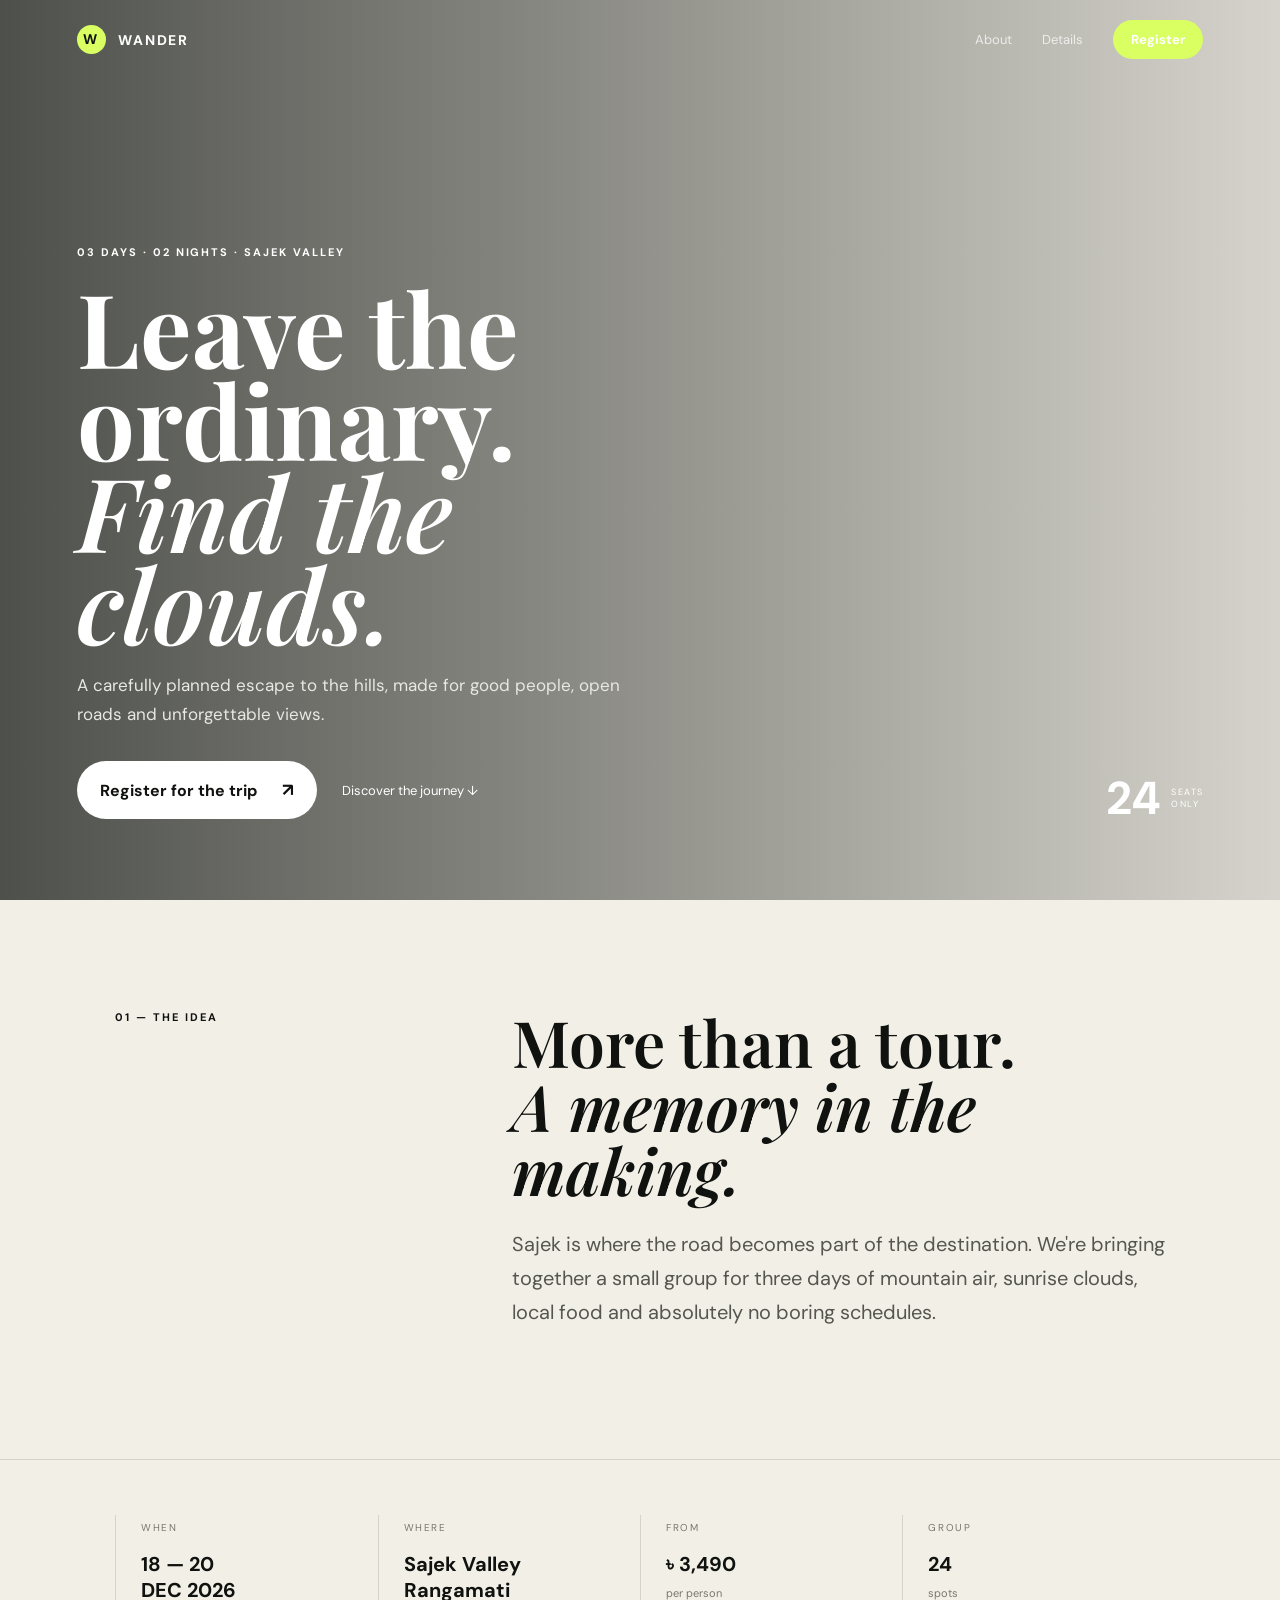
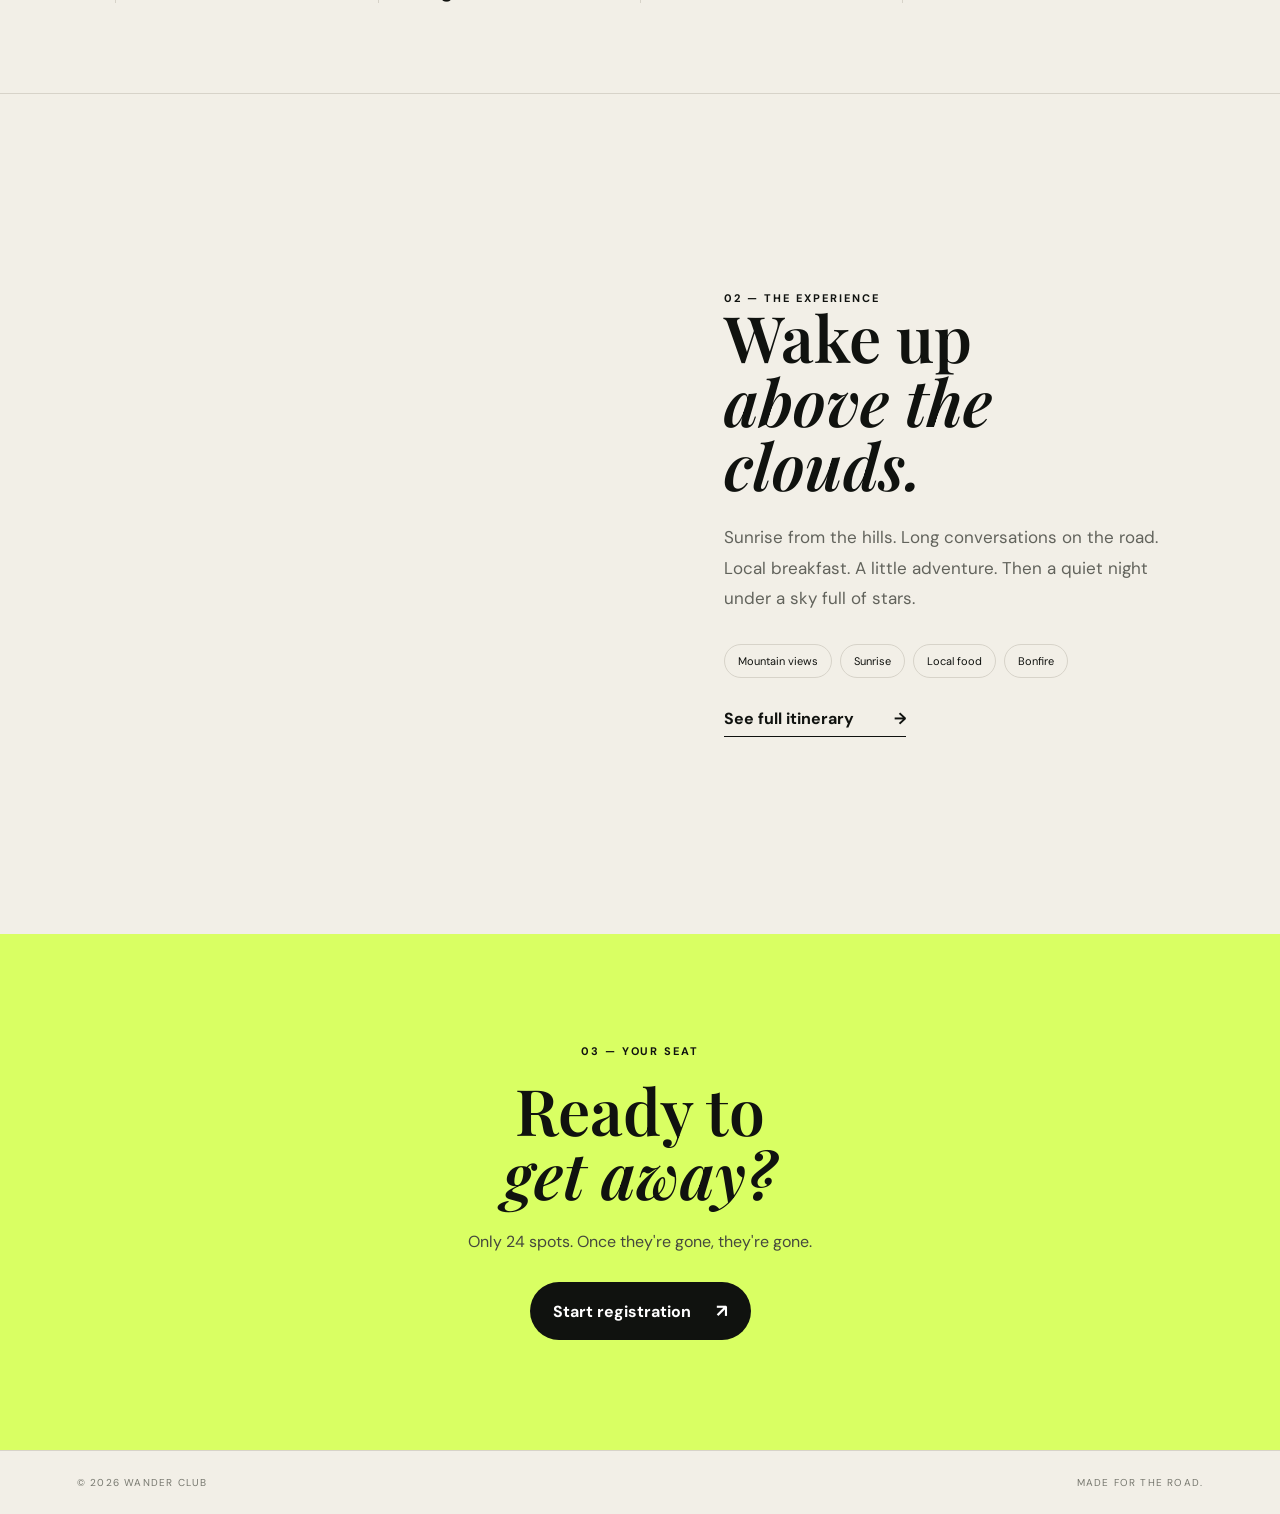
==== index.html @ 3b6e8bb2 "Add files via upload" ====
<!DOCTYPE html>
<html lang="en">
<head>
<meta charset="UTF-8">
<meta name="viewport" content="width=device-width, initial-scale=1.0">
<title>Wander — Sajek Escape</title>
<link rel="preconnect" href="https://fonts.googleapis.com">
<link rel="preconnect" href="https://fonts.gstatic.com" crossorigin>
<link href="https://fonts.googleapis.com/css2?family=DM+Sans:wght@400;500;600;700&family=Playfair+Display:wght@600;700&display=swap" rel="stylesheet">
<link rel="stylesheet" href="style.css">
</head>
<body>
<nav class="nav">
  <a class="brand" href="index.html"><span>W</span> WANDER</a>
  <div class="navlinks">
    <a href="#about">About</a><a href="#details">Details</a><a href="registration.html" class="nav-cta">Register</a>
  </div>
</nav>

<main>
<section class="hero">
  <div class="hero-bg"></div>
  <div class="hero-content">
    <div class="eyebrow">03 DAYS · 02 NIGHTS · SAJEK VALLEY</div>
    <h1>Leave the ordinary.<br><em>Find the clouds.</em></h1>
    <p>A carefully planned escape to the hills, made for good people, open roads and unforgettable views.</p>
    <div class="hero-actions">
      <a href="registration.html" class="btn btn-light">Register for the trip <span>↗</span></a>
      <a href="#about" class="text-link">Discover the journey ↓</a>
    </div>
  </div>
  <div class="hero-meta"><strong>24</strong><span>SEATS<br>ONLY</span></div>
</section>

<section class="intro" id="about">
  <div class="section-tag">01 — THE IDEA</div>
  <div>
    <h2>More than a tour.<br><em>A memory in the making.</em></h2>
    <p class="lead">Sajek is where the road becomes part of the destination. We're bringing together a small group for three days of mountain air, sunrise clouds, local food and absolutely no boring schedules.</p>
  </div>
</section>

<section class="stats" id="details">
  <div><span>WHEN</span><strong>18 — 20<br>DEC 2026</strong></div>
  <div><span>WHERE</span><strong>Sajek Valley<br>Rangamati</strong></div>
  <div><span>FROM</span><strong>৳ 3,490<br><small>per person</small></strong></div>
  <div><span>GROUP</span><strong>24<br><small>spots</small></strong></div>
</section>

<section class="experience">
  <div class="experience-image"></div>
  <div class="experience-copy">
    <div class="section-tag">02 — THE EXPERIENCE</div>
    <h2>Wake up<br><em>above the clouds.</em></h2>
    <p>Sunrise from the hills. Long conversations on the road. Local breakfast. A little adventure. Then a quiet night under a sky full of stars.</p>
    <div class="chips"><span>Mountain views</span><span>Sunrise</span><span>Local food</span><span>Bonfire</span></div>
    <a href="tour.html" class="arrow-link">See full itinerary <span>→</span></a>
  </div>
</section>

<section class="final-cta">
  <div class="section-tag">03 — YOUR SEAT</div>
  <h2>Ready to<br><em>get away?</em></h2>
  <p>Only 24 spots. Once they're gone, they're gone.</p>
  <a href="registration.html" class="btn btn-dark">Start registration <span>↗</span></a>
</section>
</main>

<footer><span>© 2026 WANDER CLUB</span><span>MADE FOR THE ROAD.</span></footer>
</body>
</html>
---- style.css ----
:root{--ink:#10120f;--paper:#f2efe7;--lime:#d9ff63;--muted:#77786f;--line:#d7d3c9}*{box-sizing:border-box}html{scroll-behavior:smooth}body{margin:0;background:var(--paper);color:var(--ink);font-family:"DM Sans",sans-serif}a{text-decoration:none;color:inherit}.nav{height:78px;position:absolute;z-index:5;top:0;left:0;right:0;display:flex;align-items:center;justify-content:space-between;padding:0 6vw;color:white}.dark-nav{position:relative;background:var(--paper);color:var(--ink);border-bottom:1px solid var(--line)}.brand{font-weight:700;letter-spacing:.12em;font-size:14px}.brand span{display:inline-grid;place-items:center;background:var(--lime);color:var(--ink);width:29px;height:29px;border-radius:50%;margin-right:8px}.navlinks{display:flex;align-items:center;gap:30px;font-size:13px}.navlinks a{opacity:.75}.navlinks .nav-cta{opacity:1;background:var(--lime);padding:11px 18px;border-radius:30px;font-weight:700}.hero{min-height:100vh;position:relative;display:flex;align-items:flex-end;overflow:hidden;color:white}.hero-bg{position:absolute;inset:0;background:linear-gradient(90deg,rgba(8,12,8,.7),rgba(8,12,8,.12)),url("https://images.unsplash.com/photo-1518005020951-eccb494ad742?auto=format&fit=crop&w=2200&q=85") center/cover}.hero-content{position:relative;z-index:1;padding:0 6vw 9vh;max-width:850px}.eyebrow,.section-tag{font-size:11px;letter-spacing:.18em;font-weight:700}.hero h1,.page-head h1,.form-intro h1,.success-card h1{font:700 clamp(56px,8vw,108px)/.9 "Playfair Display",serif;margin:22px 0}.hero h1 em,.page-head h1 em,.form-intro h1 em,.success-card h1 em,h2 em{font-weight:600}.hero p{max-width:570px;font-size:17px;line-height:1.7;color:#e8e8e2}.hero-actions{display:flex;align-items:center;gap:25px;margin-top:32px}.btn{display:inline-flex;align-items:center;justify-content:center;gap:25px;border:0;border-radius:40px;padding:17px 23px;font-weight:700;font-family:inherit;cursor:pointer}.btn-light{background:white;color:var(--ink)}.btn-dark{background:var(--ink);color:white}.btn span{font-size:18px}.text-link{font-size:13px}.hero-meta{position:absolute;right:6vw;bottom:8vh;display:flex;gap:10px;align-items:center}.hero-meta strong{font-size:46px}.hero-meta span{font-size:9px;letter-spacing:.15em}.intro,.stats,.experience,.included,.final-cta{padding:110px 9vw}.intro{display:grid;grid-template-columns:1fr 2fr;gap:70px}.intro h2,.experience h2,.final-cta h2,.included h2{font:600 clamp(42px,5vw,70px)/1 "Playfair Display",serif;margin:0 0 25px}.lead{font-size:20px;line-height:1.7;max-width:720px;color:#55564f}.stats{display:grid;grid-template-columns:repeat(4,1fr);padding-top:55px;padding-bottom:90px;border-top:1px solid var(--line);border-bottom:1px solid var(--line)}.stats div{border-left:1px solid var(--line);padding-left:25px}.stats span{font-size:10px;letter-spacing:.16em;color:var(--muted)}.stats strong{display:block;margin-top:15px;font-size:20px}.stats small{font-size:11px;color:var(--muted);font-weight:400}.experience{display:grid;grid-template-columns:1.15fr 1fr;gap:8vw;align-items:center}.experience-image{height:620px;background:url("https://images.unsplash.com/photo-1476514525535-07fb3b4ae5f1?auto=format&fit=crop&w=1200&q=85") center/cover;border-radius:2px}.experience-copy p{font-size:17px;line-height:1.8;color:#62635c;max-width:490px}.chips{display:flex;gap:8px;flex-wrap:wrap;margin:30px 0}.chips span{border:1px solid var(--line);padding:9px 13px;border-radius:30px;font-size:11px}.arrow-link{display:inline-flex;gap:40px;font-weight:700;border-bottom:1px solid;padding-bottom:7px}.final-cta{background:var(--lime);text-align:center}.final-cta .section-tag{margin-bottom:20px}.final-cta p{margin-bottom:30px;color:#45483d}.compact{padding:90px 9vw}footer{display:flex;justify-content:space-between;padding:25px 6vw;border-top:1px solid var(--line);font-size:10px;letter-spacing:.12em;color:var(--muted)}.page-head{padding:90px 9vw 100px;background:#171914;color:white}.page-head p{max-width:500px;color:#b9bab3;line-height:1.7}.timeline{padding:30px 9vw}.day{display:grid;grid-template-columns:130px 1fr;gap:60px;padding:75px 0;border-bottom:1px solid var(--line)}.day-no{font:600 50px "Playfair Display";color:#aaa}.day-main>span{font-size:10px;letter-spacing:.16em;color:var(--muted)}.day h2{font:600 48px "Playfair Display";margin:12px 0}.day p{max-width:600px;color:#676861;line-height:1.7}.schedule{display:grid;grid-template-columns:repeat(2,1fr);max-width:700px;margin-top:30px}.schedule div{padding:16px 0;border-top:1px solid var(--line);font-size:13px}.schedule b{display:inline-block;width:110px;font-size:10px;letter-spacing:.1em;color:var(--muted)}.included{display:grid;grid-template-columns:1fr 1fr;gap:80px;background:#e6e2d8}.include-grid{display:grid;grid-template-columns:1fr 1fr;gap:1px;background:var(--line);align-self:center}.include-grid div{background:#e6e2d8;padding:25px;font-size:13px}.form-wrap{max-width:1150px;margin:auto;padding:80px 6vw;display:grid;grid-template-columns:.8fr 1.2fr;gap:100px}.form-intro h1{font-size:80px}.form-intro p{color:#65665f;line-height:1.7;max-width:390px}.mini-trip{margin-top:50px;border-top:1px solid var(--line);padding-top:18px}.mini-trip strong,.mini-trip span{display:block}.mini-trip strong{font-size:12px}.mini-trip span{font-size:10px;color:var(--muted);margin-top:6px}.form-section{display:grid;grid-template-columns:40px 1fr;align-items:center;border-bottom:1px solid var(--line);margin-bottom:25px}.form-section span{font-size:10px;color:var(--muted)}.form-section h3{font-size:14px;margin:0 0 14px}.space{margin-top:55px}label{display:block;font-size:11px;font-weight:700;margin:0 0 22px}label small{font-weight:400;color:var(--muted)}input,select,textarea{width:100%;margin-top:9px;border:1px solid #cbc8bd;background:#f8f6ef;padding:15px;border-radius:4px;font:14px "DM Sans";outline:none}input:focus,select:focus,textarea:focus{border-color:#777}textarea{height:110px;resize:vertical}.two{display:grid;grid-template-columns:1fr 1fr;gap:18px}.check{display:flex;align-items:center;gap:10px;font-weight:400;color:#575850}.check input{width:auto;margin:0}.submit{width:100%;margin-top:12px}.demo-note{text-align:center;color:#999;font-size:9px;letter-spacing:.12em}.success-page{min-height:100vh;display:grid;place-items:center;padding:30px}.success-card{max-width:650px;width:100%;text-align:center}.success-icon{margin:auto auto 30px;width:60px;height:60px;display:grid;place-items:center;background:var(--lime);border-radius:50%;font-size:25px;font-weight:700}.success-card h1{font-size:80px}.success-card p{color:#66675f;line-height:1.7}.ticket{display:grid;grid-template-columns:1fr 1fr;text-align:left;border:1px solid var(--line);margin:35px 0;padding:25px;gap:25px;background:#ebe7dc}.ticket span{display:block;font-size:9px;letter-spacing:.15em;color:#888}.ticket strong{display:block;font-size:12px;margin-top:7px}.small{font-size:11px!important;margin-bottom:25px!important}

@media(max-width:760px){.nav{height:68px;padding:0 5vw}.navlinks{gap:13px}.navlinks a:not(.nav-cta){display:none}.hero-content{padding:0 7vw 8vh}.hero h1{font-size:60px}.hero p{font-size:15px}.hero-meta{right:7vw;bottom:3vh}.intro,.experience,.included,.form-wrap{grid-template-columns:1fr;gap:35px}.intro,.stats,.experience,.included,.final-cta{padding:75px 7vw}.stats{grid-template-columns:1fr 1fr;gap:30px}.stats div{border-left:0;padding-left:0}.experience-image{height:420px}.day{grid-template-columns:45px 1fr;gap:15px;padding:55px 0}.day-no{font-size:30px}.day h2{font-size:35px}.schedule{grid-template-columns:1fr}.schedule b{width:90px}.form-wrap{padding:55px 7vw}.form-intro h1,.success-card h1{font-size:62px}.two{grid-template-columns:1fr}.ticket{grid-template-columns:1fr}.page-head{padding:70px 7vw}.page-head h1{font-size:65px}footer{padding:22px 5vw;font-size:8px}.hero-actions{align-items:flex-start;flex-direction:column;gap:18px}}
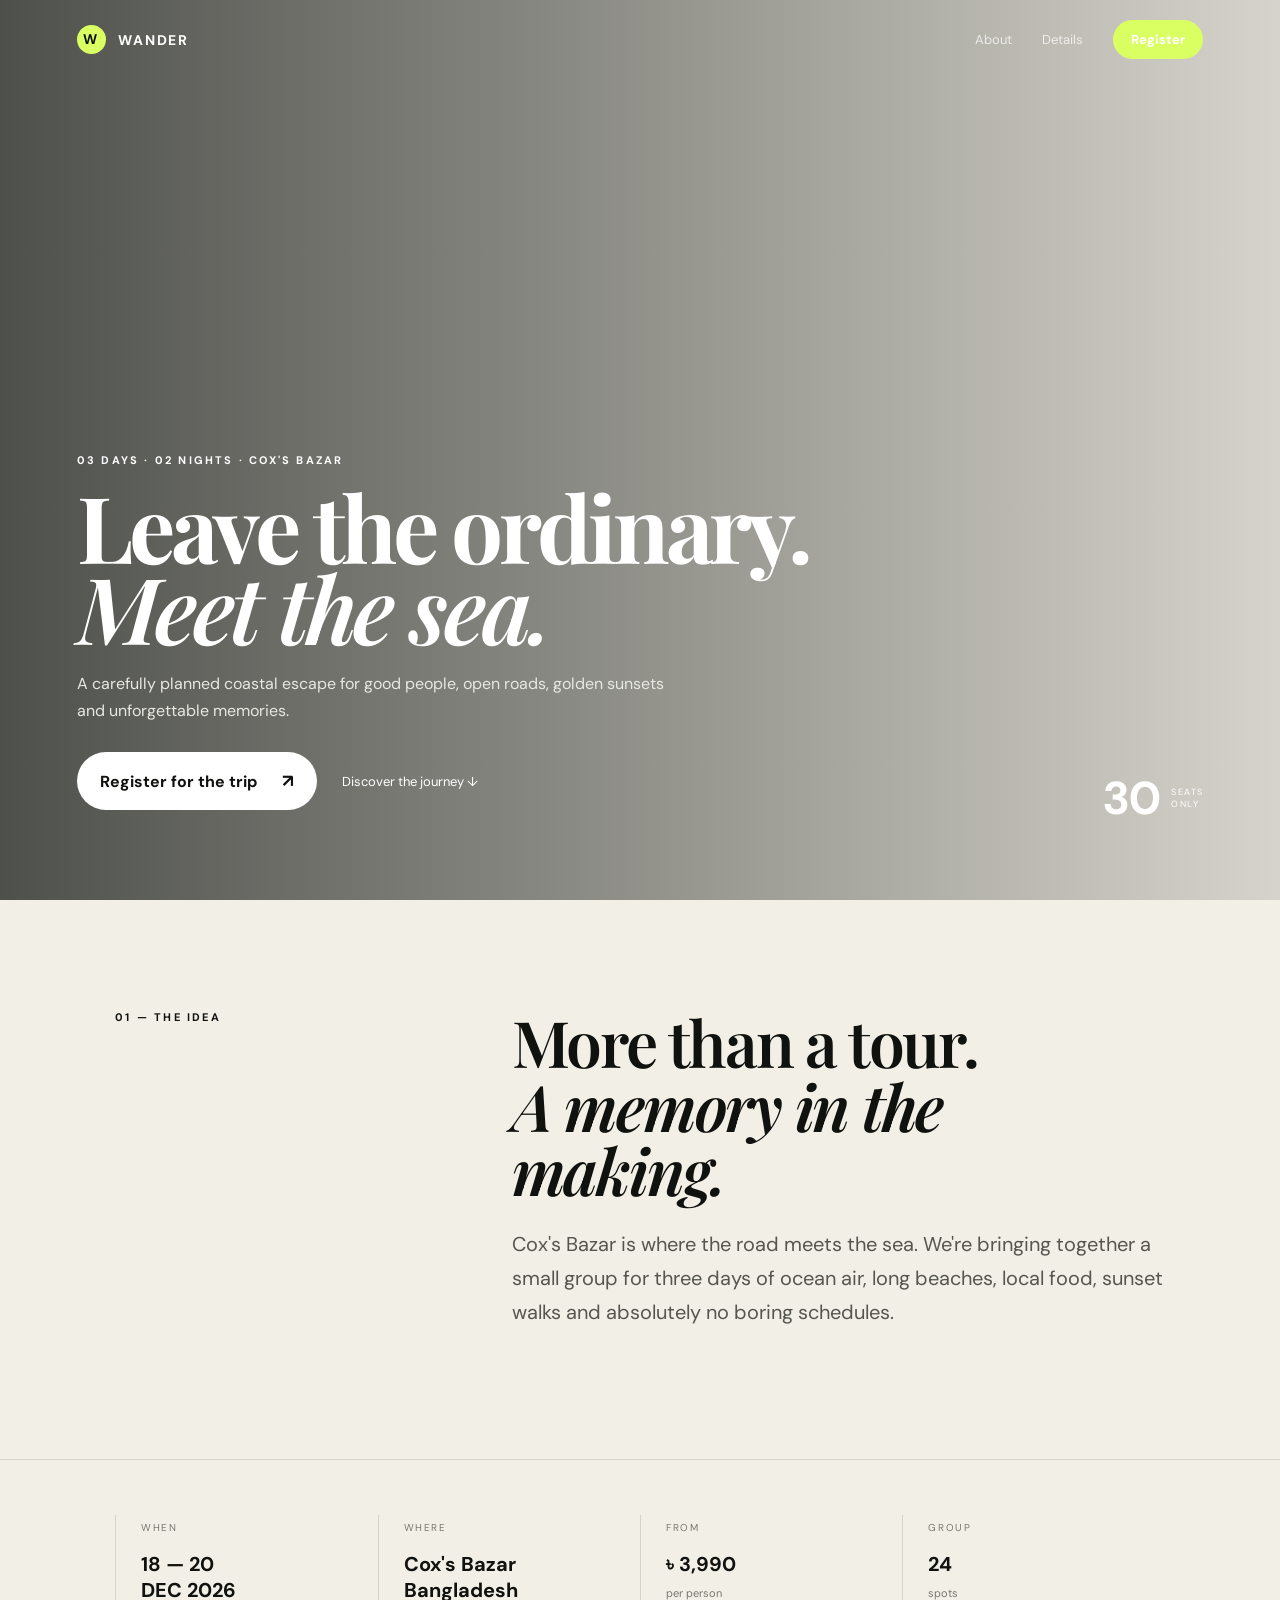
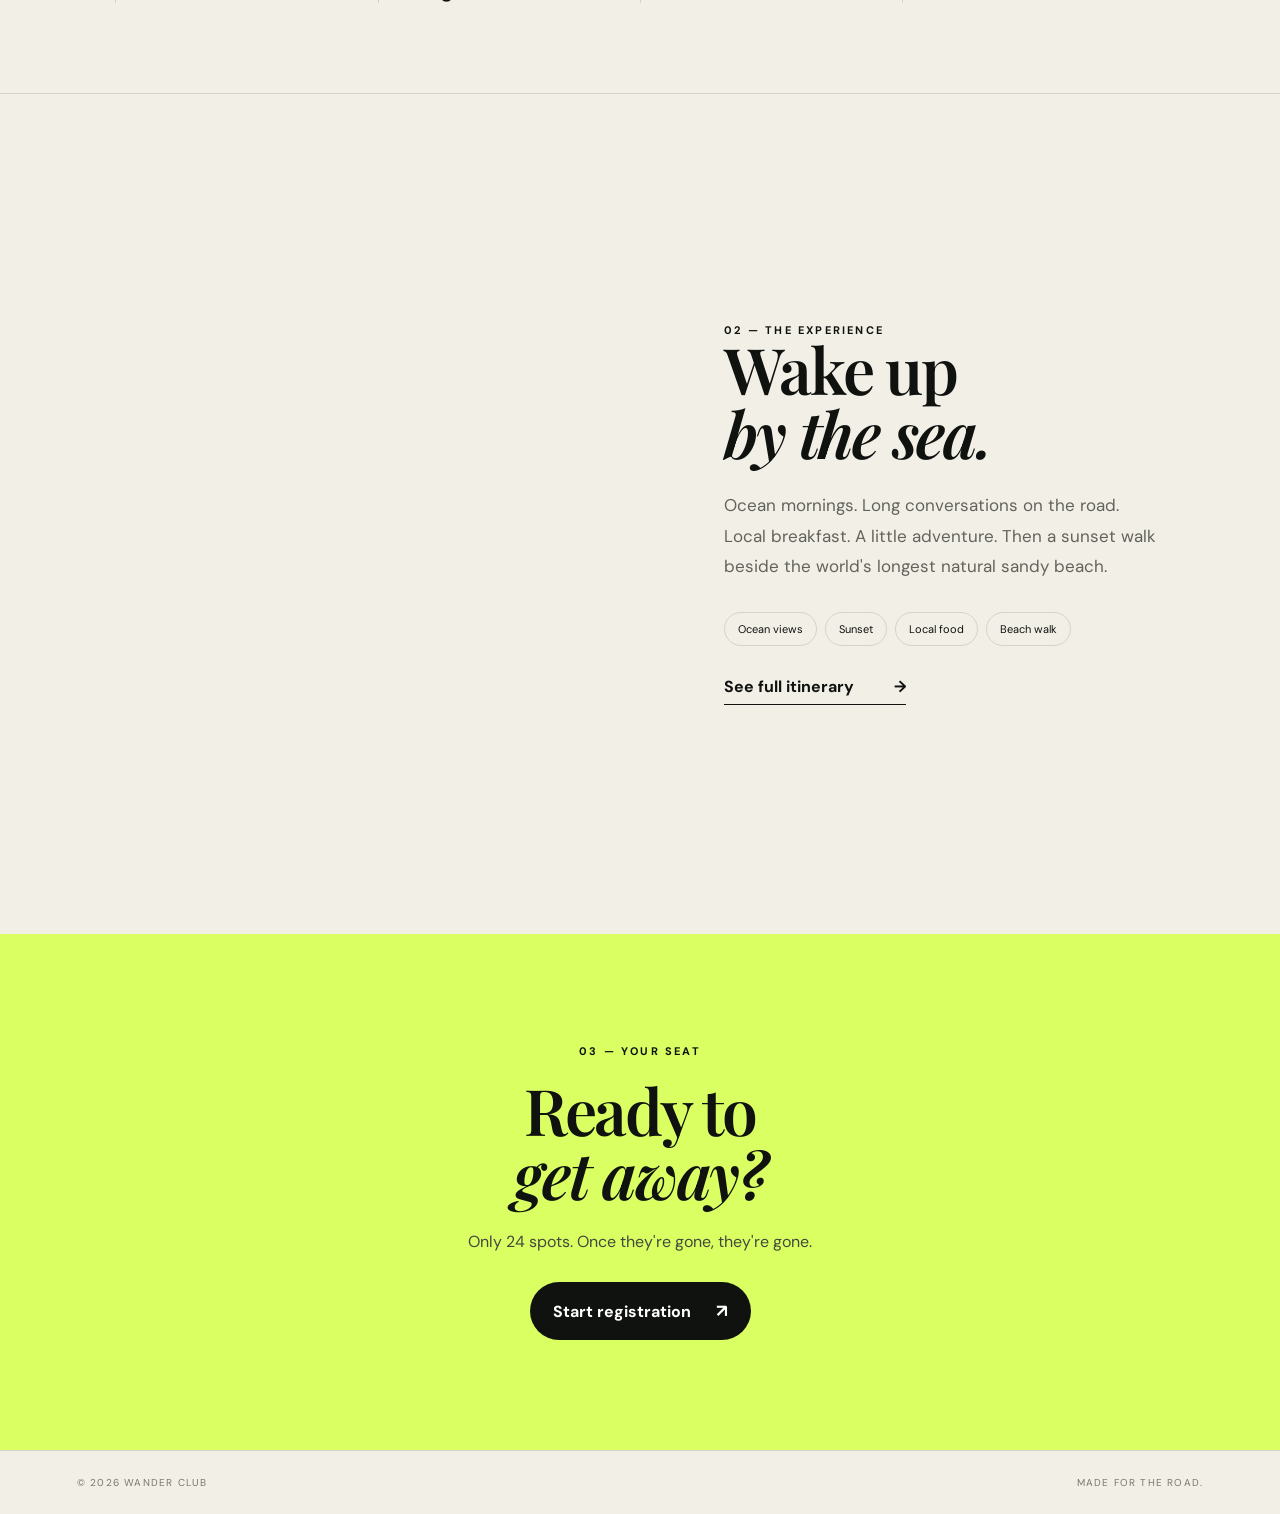
==== commit a063e66e: "Add files via upload" ====
--- a/index.html
+++ b/index.html
@@ -21,29 +21,29 @@
 <section class="hero">
   <div class="hero-bg"></div>
   <div class="hero-content">
-    <div class="eyebrow">03 DAYS · 02 NIGHTS · SAJEK VALLEY</div>
-    <h1>Leave the ordinary.<br><em>Find the clouds.</em></h1>
-    <p>A carefully planned escape to the hills, made for good people, open roads and unforgettable views.</p>
+    <div class="eyebrow">03 DAYS · 02 NIGHTS · COX'S BAZAR</div>
+    <h1>Leave the ordinary.<br><em>Meet the sea.</em></h1>
+    <p>A carefully planned coastal escape for good people, open roads, golden sunsets and unforgettable memories.</p>
     <div class="hero-actions">
       <a href="registration.html" class="btn btn-light">Register for the trip <span>↗</span></a>
       <a href="#about" class="text-link">Discover the journey ↓</a>
     </div>
   </div>
-  <div class="hero-meta"><strong>24</strong><span>SEATS<br>ONLY</span></div>
+  <div class="hero-meta"><strong>30</strong><span>SEATS<br>ONLY</span></div>
 </section>
 
 <section class="intro" id="about">
   <div class="section-tag">01 — THE IDEA</div>
   <div>
     <h2>More than a tour.<br><em>A memory in the making.</em></h2>
-    <p class="lead">Sajek is where the road becomes part of the destination. We're bringing together a small group for three days of mountain air, sunrise clouds, local food and absolutely no boring schedules.</p>
+    <p class="lead">Cox's Bazar is where the road meets the sea. We're bringing together a small group for three days of ocean air, long beaches, local food, sunset walks and absolutely no boring schedules.</p>
   </div>
 </section>
 
 <section class="stats" id="details">
   <div><span>WHEN</span><strong>18 — 20<br>DEC 2026</strong></div>
-  <div><span>WHERE</span><strong>Sajek Valley<br>Rangamati</strong></div>
-  <div><span>FROM</span><strong>৳ 3,490<br><small>per person</small></strong></div>
+  <div><span>WHERE</span><strong>Cox's Bazar<br>Bangladesh</strong></div>
+  <div><span>FROM</span><strong>৳ 3,990<br><small>per person</small></strong></div>
   <div><span>GROUP</span><strong>24<br><small>spots</small></strong></div>
 </section>
 
@@ -51,9 +51,9 @@
   <div class="experience-image"></div>
   <div class="experience-copy">
     <div class="section-tag">02 — THE EXPERIENCE</div>
-    <h2>Wake up<br><em>above the clouds.</em></h2>
-    <p>Sunrise from the hills. Long conversations on the road. Local breakfast. A little adventure. Then a quiet night under a sky full of stars.</p>
-    <div class="chips"><span>Mountain views</span><span>Sunrise</span><span>Local food</span><span>Bonfire</span></div>
+    <h2>Wake up<br><em>by the sea.</em></h2>
+    <p>Ocean mornings. Long conversations on the road. Local breakfast. A little adventure. Then a sunset walk beside the world's longest natural sandy beach.</p>
+    <div class="chips"><span>Ocean views</span><span>Sunset</span><span>Local food</span><span>Beach walk</span></div>
     <a href="tour.html" class="arrow-link">See full itinerary <span>→</span></a>
   </div>
 </section>
--- a/style.css
+++ b/style.css
@@ -1,3 +1,7 @@
 :root{--ink:#10120f;--paper:#f2efe7;--lime:#d9ff63;--muted:#77786f;--line:#d7d3c9}*{box-sizing:border-box}html{scroll-behavior:smooth}body{margin:0;background:var(--paper);color:var(--ink);font-family:"DM Sans",sans-serif}a{text-decoration:none;color:inherit}.nav{height:78px;position:absolute;z-index:5;top:0;left:0;right:0;display:flex;align-items:center;justify-content:space-between;padding:0 6vw;color:white}.dark-nav{position:relative;background:var(--paper);color:var(--ink);border-bottom:1px solid var(--line)}.brand{font-weight:700;letter-spacing:.12em;font-size:14px}.brand span{display:inline-grid;place-items:center;background:var(--lime);color:var(--ink);width:29px;height:29px;border-radius:50%;margin-right:8px}.navlinks{display:flex;align-items:center;gap:30px;font-size:13px}.navlinks a{opacity:.75}.navlinks .nav-cta{opacity:1;background:var(--lime);padding:11px 18px;border-radius:30px;font-weight:700}.hero{min-height:100vh;position:relative;display:flex;align-items:flex-end;overflow:hidden;color:white}.hero-bg{position:absolute;inset:0;background:linear-gradient(90deg,rgba(8,12,8,.7),rgba(8,12,8,.12)),url("https://images.unsplash.com/photo-1518005020951-eccb494ad742?auto=format&fit=crop&w=2200&q=85") center/cover}.hero-content{position:relative;z-index:1;padding:0 6vw 9vh;max-width:850px}.eyebrow,.section-tag{font-size:11px;letter-spacing:.18em;font-weight:700}.hero h1,.page-head h1,.form-intro h1,.success-card h1{font:700 clamp(56px,8vw,108px)/.9 "Playfair Display",serif;margin:22px 0}.hero h1 em,.page-head h1 em,.form-intro h1 em,.success-card h1 em,h2 em{font-weight:600}.hero p{max-width:570px;font-size:17px;line-height:1.7;color:#e8e8e2}.hero-actions{display:flex;align-items:center;gap:25px;margin-top:32px}.btn{display:inline-flex;align-items:center;justify-content:center;gap:25px;border:0;border-radius:40px;padding:17px 23px;font-weight:700;font-family:inherit;cursor:pointer}.btn-light{background:white;color:var(--ink)}.btn-dark{background:var(--ink);color:white}.btn span{font-size:18px}.text-link{font-size:13px}.hero-meta{position:absolute;right:6vw;bottom:8vh;display:flex;gap:10px;align-items:center}.hero-meta strong{font-size:46px}.hero-meta span{font-size:9px;letter-spacing:.15em}.intro,.stats,.experience,.included,.final-cta{padding:110px 9vw}.intro{display:grid;grid-template-columns:1fr 2fr;gap:70px}.intro h2,.experience h2,.final-cta h2,.included h2{font:600 clamp(42px,5vw,70px)/1 "Playfair Display",serif;margin:0 0 25px}.lead{font-size:20px;line-height:1.7;max-width:720px;color:#55564f}.stats{display:grid;grid-template-columns:repeat(4,1fr);padding-top:55px;padding-bottom:90px;border-top:1px solid var(--line);border-bottom:1px solid var(--line)}.stats div{border-left:1px solid var(--line);padding-left:25px}.stats span{font-size:10px;letter-spacing:.16em;color:var(--muted)}.stats strong{display:block;margin-top:15px;font-size:20px}.stats small{font-size:11px;color:var(--muted);font-weight:400}.experience{display:grid;grid-template-columns:1.15fr 1fr;gap:8vw;align-items:center}.experience-image{height:620px;background:url("https://images.unsplash.com/photo-1476514525535-07fb3b4ae5f1?auto=format&fit=crop&w=1200&q=85") center/cover;border-radius:2px}.experience-copy p{font-size:17px;line-height:1.8;color:#62635c;max-width:490px}.chips{display:flex;gap:8px;flex-wrap:wrap;margin:30px 0}.chips span{border:1px solid var(--line);padding:9px 13px;border-radius:30px;font-size:11px}.arrow-link{display:inline-flex;gap:40px;font-weight:700;border-bottom:1px solid;padding-bottom:7px}.final-cta{background:var(--lime);text-align:center}.final-cta .section-tag{margin-bottom:20px}.final-cta p{margin-bottom:30px;color:#45483d}.compact{padding:90px 9vw}footer{display:flex;justify-content:space-between;padding:25px 6vw;border-top:1px solid var(--line);font-size:10px;letter-spacing:.12em;color:var(--muted)}.page-head{padding:90px 9vw 100px;background:#171914;color:white}.page-head p{max-width:500px;color:#b9bab3;line-height:1.7}.timeline{padding:30px 9vw}.day{display:grid;grid-template-columns:130px 1fr;gap:60px;padding:75px 0;border-bottom:1px solid var(--line)}.day-no{font:600 50px "Playfair Display";color:#aaa}.day-main>span{font-size:10px;letter-spacing:.16em;color:var(--muted)}.day h2{font:600 48px "Playfair Display";margin:12px 0}.day p{max-width:600px;color:#676861;line-height:1.7}.schedule{display:grid;grid-template-columns:repeat(2,1fr);max-width:700px;margin-top:30px}.schedule div{padding:16px 0;border-top:1px solid var(--line);font-size:13px}.schedule b{display:inline-block;width:110px;font-size:10px;letter-spacing:.1em;color:var(--muted)}.included{display:grid;grid-template-columns:1fr 1fr;gap:80px;background:#e6e2d8}.include-grid{display:grid;grid-template-columns:1fr 1fr;gap:1px;background:var(--line);align-self:center}.include-grid div{background:#e6e2d8;padding:25px;font-size:13px}.form-wrap{max-width:1150px;margin:auto;padding:80px 6vw;display:grid;grid-template-columns:.8fr 1.2fr;gap:100px}.form-intro h1{font-size:80px}.form-intro p{color:#65665f;line-height:1.7;max-width:390px}.mini-trip{margin-top:50px;border-top:1px solid var(--line);padding-top:18px}.mini-trip strong,.mini-trip span{display:block}.mini-trip strong{font-size:12px}.mini-trip span{font-size:10px;color:var(--muted);margin-top:6px}.form-section{display:grid;grid-template-columns:40px 1fr;align-items:center;border-bottom:1px solid var(--line);margin-bottom:25px}.form-section span{font-size:10px;color:var(--muted)}.form-section h3{font-size:14px;margin:0 0 14px}.space{margin-top:55px}label{display:block;font-size:11px;font-weight:700;margin:0 0 22px}label small{font-weight:400;color:var(--muted)}input,select,textarea{width:100%;margin-top:9px;border:1px solid #cbc8bd;background:#f8f6ef;padding:15px;border-radius:4px;font:14px "DM Sans";outline:none}input:focus,select:focus,textarea:focus{border-color:#777}textarea{height:110px;resize:vertical}.two{display:grid;grid-template-columns:1fr 1fr;gap:18px}.check{display:flex;align-items:center;gap:10px;font-weight:400;color:#575850}.check input{width:auto;margin:0}.submit{width:100%;margin-top:12px}.demo-note{text-align:center;color:#999;font-size:9px;letter-spacing:.12em}.success-page{min-height:100vh;display:grid;place-items:center;padding:30px}.success-card{max-width:650px;width:100%;text-align:center}.success-icon{margin:auto auto 30px;width:60px;height:60px;display:grid;place-items:center;background:var(--lime);border-radius:50%;font-size:25px;font-weight:700}.success-card h1{font-size:80px}.success-card p{color:#66675f;line-height:1.7}.ticket{display:grid;grid-template-columns:1fr 1fr;text-align:left;border:1px solid var(--line);margin:35px 0;padding:25px;gap:25px;background:#ebe7dc}.ticket span{display:block;font-size:9px;letter-spacing:.15em;color:#888}.ticket strong{display:block;font-size:12px;margin-top:7px}.small{font-size:11px!important;margin-bottom:25px!important}
 
 @media(max-width:760px){.nav{height:68px;padding:0 5vw}.navlinks{gap:13px}.navlinks a:not(.nav-cta){display:none}.hero-content{padding:0 7vw 8vh}.hero h1{font-size:60px}.hero p{font-size:15px}.hero-meta{right:7vw;bottom:3vh}.intro,.experience,.included,.form-wrap{grid-template-columns:1fr;gap:35px}.intro,.stats,.experience,.included,.final-cta{padding:75px 7vw}.stats{grid-template-columns:1fr 1fr;gap:30px}.stats div{border-left:0;padding-left:0}.experience-image{height:420px}.day{grid-template-columns:45px 1fr;gap:15px;padding:55px 0}.day-no{font-size:30px}.day h2{font-size:35px}.schedule{grid-template-columns:1fr}.schedule b{width:90px}.form-wrap{padding:55px 7vw}.form-intro h1,.success-card h1{font-size:62px}.two{grid-template-columns:1fr}.ticket{grid-template-columns:1fr}.page-head{padding:70px 7vw}.page-head h1{font-size:65px}footer{padding:22px 5vw;font-size:8px}.hero-actions{align-items:flex-start;flex-direction:column;gap:18px}}
+
+/* refined hero + payment */
+.hero-content{max-width:900px;padding-bottom:10vh}.hero h1{font-size:clamp(52px,7.2vw,96px);letter-spacing:-.045em;line-height:.88;margin:18px 0 24px}.hero p{max-width:590px;font-size:16px;line-height:1.65}.eyebrow{letter-spacing:.2em}.hero-actions{margin-top:28px}.intro h2,.experience h2,.final-cta h2,.included h2{letter-spacing:-.035em}.section-tag{letter-spacing:.2em}.payment-wrap{max-width:1050px;margin:auto;padding:80px 6vw 100px;display:grid;grid-template-columns:.8fr 1.2fr;gap:90px}.payment-head h1{font:600 clamp(60px,7vw,88px)/.88 "Playfair Display";letter-spacing:-.04em;margin:20px 0}.payment-head p{color:#66675f;line-height:1.7;max-width:390px}.payment-card{background:#ebe7dc;padding:32px;border:1px solid var(--line)}.order{display:grid;grid-template-columns:1fr 1fr 1fr;gap:20px;padding-bottom:25px;border-bottom:1px solid var(--line)}.order span{font-size:9px;letter-spacing:.15em;color:#888}.order strong{display:block;font-size:12px;margin-top:7px}.method-title{font-size:13px;font-weight:700;margin:30px 0 12px}.methods{display:grid;grid-template-columns:repeat(3,1fr);gap:8px}.method{position:relative;text-align:left;border:1px solid var(--line);background:#f8f6ef;padding:15px;border-radius:5px;cursor:pointer;font-family:inherit}.method.active{border:2px solid var(--ink);padding:14px}.method>b{font-size:18px;display:block;margin-bottom:15px}.method span{display:block}.method strong,.method small{display:block}.method strong{font-size:12px}.method small{font-size:9px;color:#888;margin-top:4px}.method i{display:none;position:absolute;right:10px;top:10px;font-style:normal;font-size:10px}.method.active i{display:block}.payment-fields{margin-top:25px}.mobile-note{background:#f8f6ef;padding:17px;margin-bottom:20px}.mobile-note strong{font-size:13px}.mobile-note p{font-size:11px;line-height:1.6;color:#777;margin:6px 0 0}.hidden{display:none!important}
+@media(max-width:760px){.hero-content{padding-bottom:9vh}.hero h1{font-size:55px;letter-spacing:-.04em}.hero p{font-size:14px}.payment-wrap{grid-template-columns:1fr;gap:35px;padding:55px 7vw}.payment-head h1{font-size:62px}.order{grid-template-columns:1fr 1fr}.order div:last-child{grid-column:1/-1}.methods{grid-template-columns:1fr}.method{display:flex;align-items:center;gap:13px}.method>b{margin:0}.method i{top:50%;transform:translateY(-50%)}}
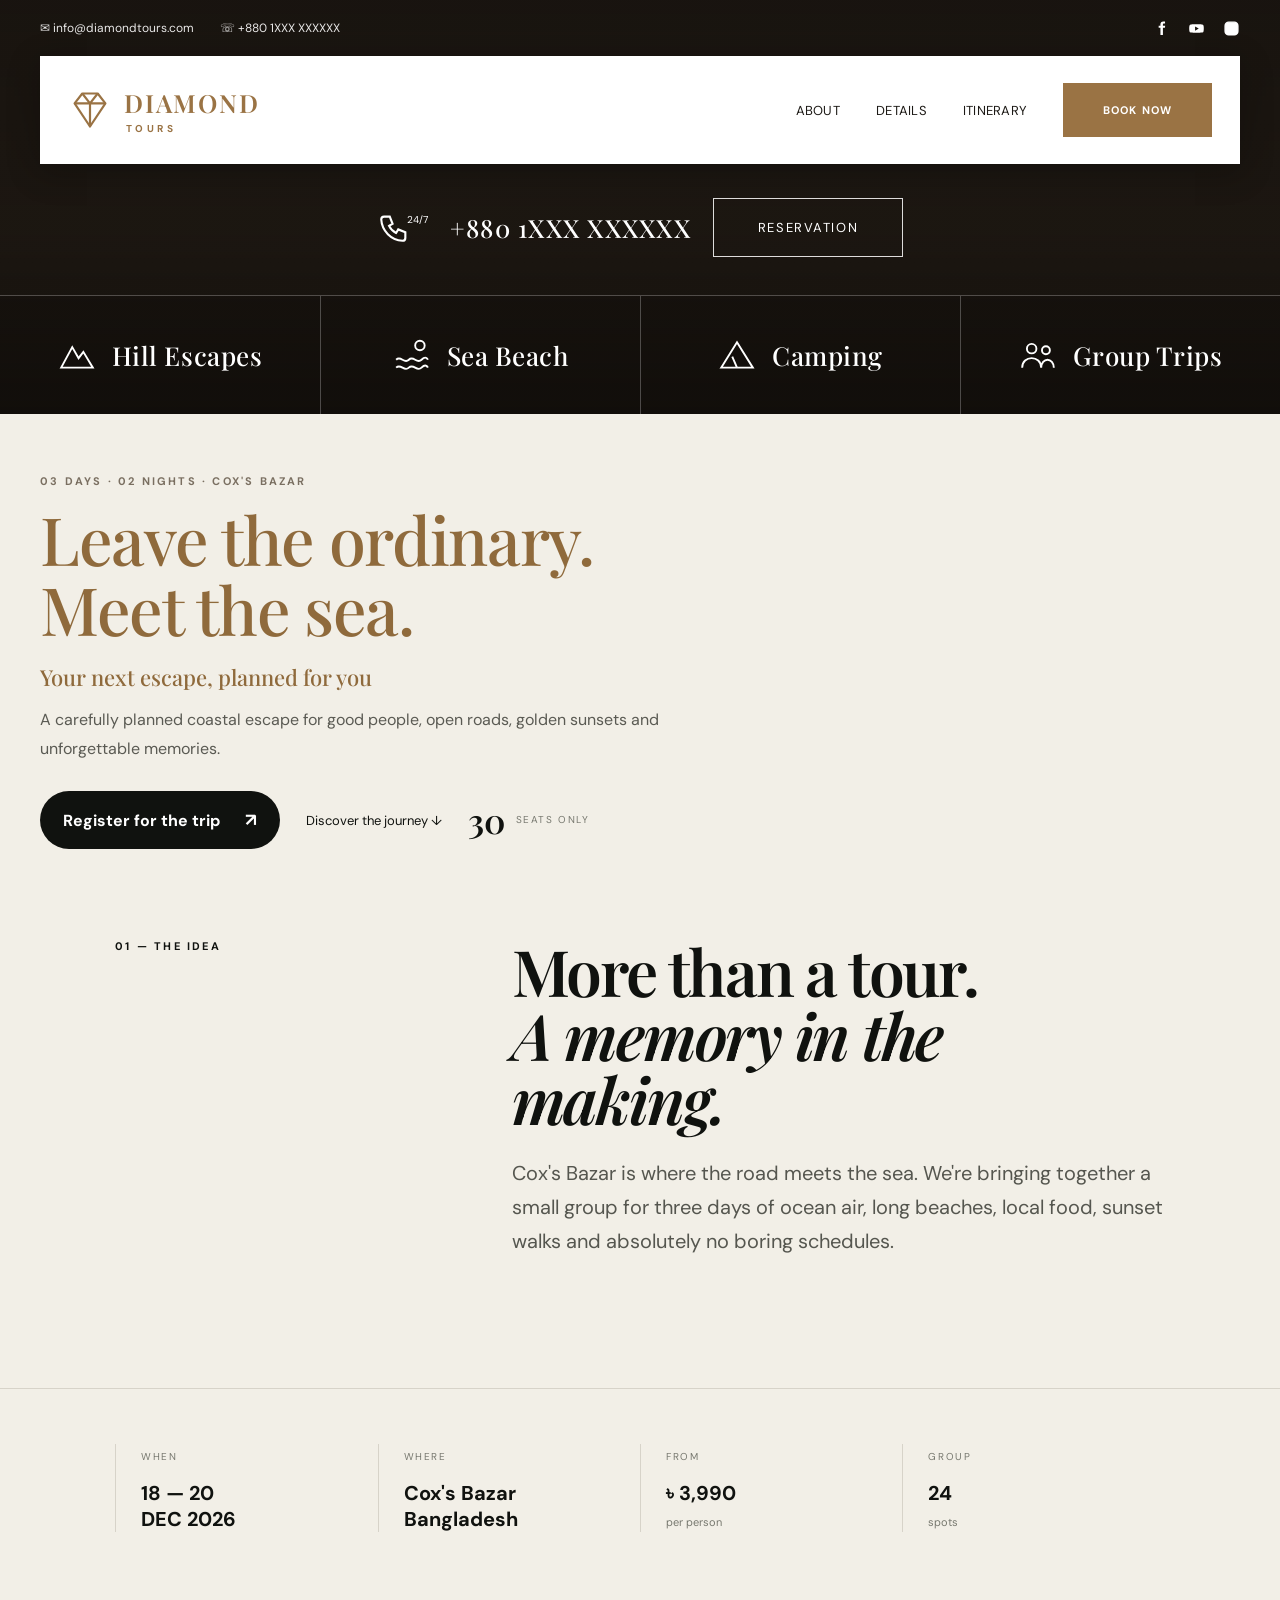
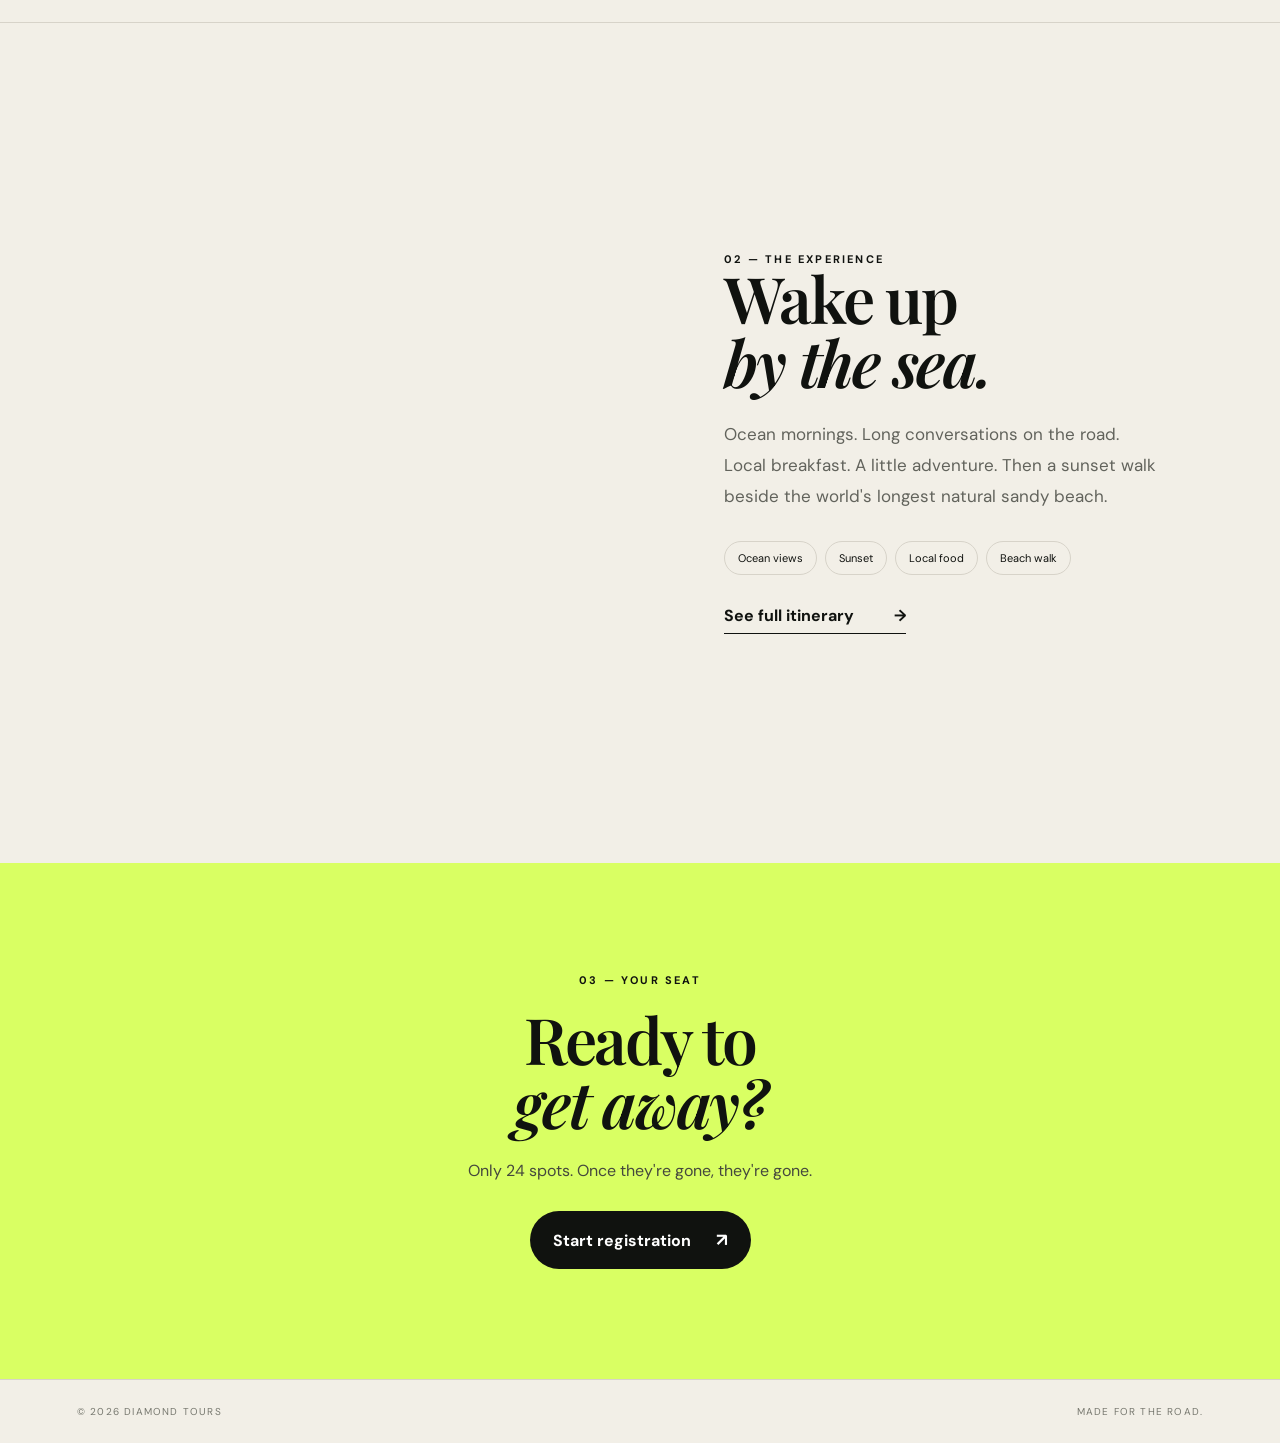
==== commit 691710de: "Add files via upload" ====
--- a/index.html
+++ b/index.html
@@ -3,33 +3,69 @@
 <head>
 <meta charset="UTF-8">
 <meta name="viewport" content="width=device-width, initial-scale=1.0">
-<title>Wander — Sajek Escape</title>
+<title>Diamond Tours — Sajek Escape</title>
 <link rel="preconnect" href="https://fonts.googleapis.com">
 <link rel="preconnect" href="https://fonts.gstatic.com" crossorigin>
 <link href="https://fonts.googleapis.com/css2?family=DM+Sans:wght@400;500;600;700&family=Playfair+Display:wght@600;700&display=swap" rel="stylesheet">
 <link rel="stylesheet" href="style.css">
 </head>
 <body>
-<nav class="nav">
-  <a class="brand" href="index.html"><span>W</span> WANDER</a>
-  <div class="navlinks">
-    <a href="#about">About</a><a href="#details">Details</a><a href="registration.html" class="nav-cta">Register</a>
+<header class="dt-hero">
+  <div class="dt-track" aria-hidden="true">
+    <div class="dt-pic p1"></div><div class="dt-pic p2"></div><div class="dt-pic p3"></div><div class="dt-pic p4"></div><div class="dt-pic p5"></div><div class="dt-pic p6"></div>
+    <div class="dt-pic p1"></div><div class="dt-pic p2"></div><div class="dt-pic p3"></div><div class="dt-pic p4"></div><div class="dt-pic p5"></div><div class="dt-pic p6"></div>
   </div>
-</nav>
+  <div class="dt-shade"></div>
 
-<main>
-<section class="hero">
-  <div class="hero-bg"></div>
-  <div class="hero-content">
-    <div class="eyebrow">03 DAYS · 02 NIGHTS · COX'S BAZAR</div>
-    <h1>Leave the ordinary.<br><em>Meet the sea.</em></h1>
-    <p>A carefully planned coastal escape for good people, open roads, golden sunsets and unforgettable memories.</p>
-    <div class="hero-actions">
-      <a href="registration.html" class="btn btn-light">Register for the trip <span>↗</span></a>
-      <a href="#about" class="text-link">Discover the journey ↓</a>
+  <div class="dt-wrap">
+    <div class="dt-top">
+      <div class="dt-contact">
+        <a class="dt-mail" href="mailto:info@diamondtours.com">✉ info@diamondtours.com</a>
+        <a href="tel:+8801XXXXXXXXX">☏ +880 1XXX XXXXXX</a>
+      </div>
+      <div class="dt-social">
+        <a href="#" aria-label="Facebook"><svg viewBox="0 0 24 24"><path d="M14 8V6.5c0-.8.4-1.5 1.5-1.5H17V2h-2.5C11.8 2 10.5 3.7 10.5 6v2H8v3h2.500v10H14V11h2.800l.4-3z"/></svg></a>
+        <a href="#" aria-label="YouTube"><svg viewBox="0 0 24 24"><path d="M22 8.200c-.2-1-.9-1.7-1.9-1.900C18.5 6 12 6 12 6s-6.5 0-8.1.3C2.9 6.5 2.2 7.2 2 8.2 1.7 9.8 1.7 12 1.7 12s0 2.2.3 3.800c.2 1 .9 1.7 1.9 1.900C5.5 18 12 18 12 18s6.5 0 8.1-.3c1-.2 1.7-.9 1.9-1.9.3-1.6.3-3.8.3-3.800s0-2.2-.3-3.800zM10 15V9l5.2 3z"/></svg></a>
+        <a href="#" aria-label="Instagram"><svg viewBox="0 0 24 24" fill="none" stroke="currentColor" stroke-width="2"><rect x="3" y="3" width="18" height="18" rx="5"/><circle cx="12" cy="12" r="4"/><circle cx="17.5" cy="6.5" r="1" fill="currentColor"/></svg></a>
+      </div>
+    </div>
+
+    <nav class="dt-nav">
+      <a class="dt-brand" href="index.html">
+        <svg viewBox="0 0 40 40" fill="none" stroke="currentColor" stroke-width="2" stroke-linejoin="round"><polygon points="6,14 13,5 27,5 34,14 20,35"/><path d="M6 14h28M13 5l7 9 7-9M20 14v21"/></svg>
+        <span><b>DIAMOND</b><small>TOURS</small></span>
+      </a>
+      <div class="dt-links">
+        <a href="#about">About</a><a href="#details">Details</a><a href="tour.html">Itinerary</a>
+        <a href="registration.html" class="dt-book">Book Now</a>
+      </div>
+    </nav>
+
+    <div class="dt-call">
+      <span class="dt-247"><svg viewBox="0 0 24 24" fill="none" stroke="currentColor" stroke-width="1.5"><path d="M5 4h4l2 5-2.5 1.500a11 11 0 0 0 5 5L15 13l5 2v4a2 2 0 0 1-2 2A16 16 0 0 1 3 6a2 2 0 0 1 2-2z"/></svg><small>24/7</small></span>
+      <a class="dt-phone" href="tel:+8801XXXXXXXXX">+880 1XXX XXXXXX</a>
+      <a class="dt-res" href="registration.html">Reservation</a>
     </div>
   </div>
-  <div class="hero-meta"><strong>30</strong><span>SEATS<br>ONLY</span></div>
+
+  <div class="dt-tiles">
+    <a href="tour.html"><svg viewBox="0 0 24 24" fill="none" stroke="currentColor" stroke-width="1.2"><path d="M2 20 9 7l4 7 3-4 6 10z"/></svg>Hill Escapes</a>
+    <a href="tour.html"><svg viewBox="0 0 24 24" fill="none" stroke="currentColor" stroke-width="1.2"><circle cx="17" cy="6" r="3"/><path d="M2 15c3-3 5 3 8 0s5 3 8 0 4 0 4 0M2 20c3-3 5 3 8 0s5 3 8 0 4 0 4 0"/></svg>Sea Beach</a>
+    <a href="tour.html"><svg viewBox="0 0 24 24" fill="none" stroke="currentColor" stroke-width="1.2"><path d="M2 20 12 4l10 16zM12 20l-3-7"/></svg>Camping</a>
+    <a href="tour.html"><svg viewBox="0 0 24 24" fill="none" stroke="currentColor" stroke-width="1.2"><circle cx="8" cy="8" r="3"/><circle cx="17" cy="9" r="2.5"/><path d="M2 20c0-4 3-6 6-6s6 2 6 6M14 20c0-3 2-5 4-5s4 2 4 5"/></svg>Group Trips</a>
+  </div>
+</header>
+
+<section class="dt-intro">
+  <div class="eyebrow">03 DAYS · 02 NIGHTS · COX'S BAZAR</div>
+  <h1>Leave the ordinary.<br>Meet the sea.</h1>
+  <h3>Your next escape, planned for you</h3>
+  <p>A carefully planned coastal escape for good people, open roads, golden sunsets and unforgettable memories.</p>
+  <div class="dt-intro-actions">
+    <a href="registration.html" class="btn btn-dark">Register for the trip <span>↗</span></a>
+    <a href="#about" class="text-link">Discover the journey ↓</a>
+    <span class="dt-seats"><strong>30</strong> SEATS ONLY</span>
+  </div>
 </section>
 
 <section class="intro" id="about">
@@ -66,6 +102,7 @@
 </section>
 </main>
 
-<footer><span>© 2026 WANDER CLUB</span><span>MADE FOR THE ROAD.</span></footer>
+<footer><span>© 2026 DIAMOND TOURS</span><span>MADE FOR THE ROAD.</span></footer>
+<script src="Script.js"></script>
 </body>
 </html>
--- a/style.css
+++ b/style.css
@@ -5,3 +5,54 @@
 /* refined hero + payment */
 .hero-content{max-width:900px;padding-bottom:10vh}.hero h1{font-size:clamp(52px,7.2vw,96px);letter-spacing:-.045em;line-height:.88;margin:18px 0 24px}.hero p{max-width:590px;font-size:16px;line-height:1.65}.eyebrow{letter-spacing:.2em}.hero-actions{margin-top:28px}.intro h2,.experience h2,.final-cta h2,.included h2{letter-spacing:-.035em}.section-tag{letter-spacing:.2em}.payment-wrap{max-width:1050px;margin:auto;padding:80px 6vw 100px;display:grid;grid-template-columns:.8fr 1.2fr;gap:90px}.payment-head h1{font:600 clamp(60px,7vw,88px)/.88 "Playfair Display";letter-spacing:-.04em;margin:20px 0}.payment-head p{color:#66675f;line-height:1.7;max-width:390px}.payment-card{background:#ebe7dc;padding:32px;border:1px solid var(--line)}.order{display:grid;grid-template-columns:1fr 1fr 1fr;gap:20px;padding-bottom:25px;border-bottom:1px solid var(--line)}.order span{font-size:9px;letter-spacing:.15em;color:#888}.order strong{display:block;font-size:12px;margin-top:7px}.method-title{font-size:13px;font-weight:700;margin:30px 0 12px}.methods{display:grid;grid-template-columns:repeat(3,1fr);gap:8px}.method{position:relative;text-align:left;border:1px solid var(--line);background:#f8f6ef;padding:15px;border-radius:5px;cursor:pointer;font-family:inherit}.method.active{border:2px solid var(--ink);padding:14px}.method>b{font-size:18px;display:block;margin-bottom:15px}.method span{display:block}.method strong,.method small{display:block}.method strong{font-size:12px}.method small{font-size:9px;color:#888;margin-top:4px}.method i{display:none;position:absolute;right:10px;top:10px;font-style:normal;font-size:10px}.method.active i{display:block}.payment-fields{margin-top:25px}.mobile-note{background:#f8f6ef;padding:17px;margin-bottom:20px}.mobile-note strong{font-size:13px}.mobile-note p{font-size:11px;line-height:1.6;color:#777;margin:6px 0 0}.hidden{display:none!important}
 @media(max-width:760px){.hero-content{padding-bottom:9vh}.hero h1{font-size:55px;letter-spacing:-.04em}.hero p{font-size:14px}.payment-wrap{grid-template-columns:1fr;gap:35px;padding:55px 7vw}.payment-head h1{font-size:62px}.order{grid-template-columns:1fr 1fr}.order div:last-child{grid-column:1/-1}.methods{grid-template-columns:1fr}.method{display:flex;align-items:center;gap:13px}.method>b{margin:0}.method i{top:50%;transform:translateY(-50%)}}
+
+/* ===== DIAMOND TOURS HERO ===== */
+.dt-hero{--gold:#9a7344;--img-a:url("https://images.unsplash.com/photo-1518005020951-eccb494ad742?auto=format&fit=crop&w=900&q=80");--img-b:url("https://images.unsplash.com/photo-1476514525535-07fb3b4ae5f1?auto=format&fit=crop&w=900&q=80");position:relative;overflow:hidden;color:#fff;background:#1a1612}
+.dt-track{position:absolute;top:0;bottom:0;left:0;display:flex;width:max-content;will-change:transform}
+.dt-pic{flex:0 0 clamp(210px,27vw,400px);height:100%;background-color:#2b231b;background-size:cover;background-position:center}
+.dt-pic.p1{background-image:var(--img-a)}
+.dt-pic.p2{background-image:var(--img-b)}
+.dt-pic.p3{background-image:var(--img-a);background-size:230%;background-position:15% 30%}
+.dt-pic.p4{background-image:var(--img-b);background-size:230%;background-position:85% 60%}
+.dt-pic.p5{background-image:var(--img-a);background-size:200%;background-position:85% 75%}
+.dt-pic.p6{background-image:var(--img-b);background-size:200%;background-position:10% 35%}
+.dt-shade{position:absolute;inset:0;background:linear-gradient(180deg,rgba(10,8,6,.55),rgba(10,8,6,.45) 55%,rgba(10,8,6,.7))}
+.dt-wrap{position:relative;z-index:2;max-width:1240px;margin:0 auto;padding:0 20px}
+.dt-top{display:flex;justify-content:space-between;align-items:center;height:56px;font-size:12px}
+.dt-contact{display:flex;gap:26px}
+.dt-contact a{opacity:.9}
+.dt-social{display:flex;gap:18px}
+.dt-social svg{width:17px;height:17px;fill:currentColor;display:block}
+.dt-nav{display:flex;align-items:center;justify-content:space-between;background:#fff;color:#1d1a16;padding:0 28px;height:108px;box-shadow:0 8px 30px rgba(0,0,0,.25)}
+.dt-brand{display:flex;align-items:center;gap:12px;color:var(--gold)}
+.dt-brand svg{width:44px;height:44px;flex:none}
+.dt-brand span{display:flex;flex-direction:column;line-height:1}
+.dt-brand b{font:600 25px "Playfair Display",serif;letter-spacing:.07em}
+.dt-brand small{font-size:10px;letter-spacing:.34em;font-weight:700;margin-top:5px;padding-left:2px}
+.dt-links{display:flex;align-items:center;gap:36px;font-size:13px;letter-spacing:.02em;text-transform:uppercase}
+.dt-links a:hover{color:var(--gold)}
+.dt-links .dt-book{background:var(--gold);color:#fff;padding:20px 40px;font-size:11px;font-weight:700;letter-spacing:.1em}
+.dt-links .dt-book:hover{color:#fff;background:#82602f}
+.dt-call{display:flex;justify-content:center;align-items:center;gap:22px;padding:34px 0 38px}
+.dt-247{display:flex;align-items:center;gap:2px}
+.dt-247 svg{width:34px;height:34px}
+.dt-247 small{font-size:10px;margin-top:-16px;margin-left:-6px}
+.dt-phone{font:500 25px "Playfair Display",serif;letter-spacing:.05em}
+.dt-res{border:1px solid rgba(255,255,255,.85);padding:20px 44px;font-size:13px;letter-spacing:.12em;text-transform:uppercase;transition:.25s}
+.dt-res:hover{background:#fff;color:#1d1a16}
+.dt-tiles{position:relative;z-index:2;display:grid;grid-template-columns:repeat(4,1fr);border-top:1px solid rgba(255,255,255,.25);background:rgba(10,8,6,.18)}
+.dt-tiles a{display:flex;align-items:center;justify-content:center;gap:16px;padding:40px 10px;font:500 26px "Playfair Display",serif;letter-spacing:.02em;border-left:1px solid rgba(255,255,255,.25);transition:.25s}
+.dt-tiles a:first-child{border-left:0}
+.dt-tiles a:hover{background:rgba(154,115,68,.55)}
+.dt-tiles svg{width:38px;height:38px;flex:none}
+.dt-intro{max-width:1240px;margin:0 auto;padding:60px 20px 20px}
+.dt-intro .eyebrow{color:#7a6f61;font-size:11px}
+.dt-intro h1{font:500 clamp(40px,5.2vw,68px)/1.05 "Playfair Display",serif;letter-spacing:-.02em;color:#8f6a3c;margin:16px 0 18px}
+.dt-intro h3{font:500 22px "Playfair Display",serif;color:#8f6a3c;margin:0 0 14px}
+.dt-intro p{max-width:720px;font-size:16px;line-height:1.8;color:#5a5a53;margin:0}
+.dt-intro-actions{display:flex;align-items:center;gap:26px;margin-top:28px;flex-wrap:wrap}
+.dt-seats{font-size:10px;letter-spacing:.16em;color:var(--muted)}
+.dt-seats strong{font:600 34px "Playfair Display",serif;color:var(--ink);letter-spacing:0;margin-right:6px;vertical-align:middle}
+.intro{padding-top:70px}
+@media(max-width:900px){.dt-links a:not(.dt-book){display:none}.dt-links .dt-book{padding:16px 24px}.dt-nav{height:84px;padding:0 18px}.dt-brand b{font-size:21px}.dt-brand svg{width:36px;height:36px}.dt-tiles{grid-template-columns:1fr 1fr}.dt-tiles a{padding:26px 8px;font-size:21px;gap:11px}.dt-tiles a:nth-child(3){border-left:0}.dt-tiles a:nth-child(n+3){border-top:1px solid rgba(255,255,255,.25)}.dt-tiles svg{width:30px;height:30px}.dt-call{flex-wrap:wrap;gap:14px;padding:26px 0 30px}.dt-phone{font-size:20px}.dt-res{padding:16px 32px;font-size:12px}.dt-mail{display:none}.dt-top{height:46px}.dt-intro{padding:45px 20px 10px}}
+@media(prefers-reduced-motion:reduce){.dt-track{transform:none!important}}
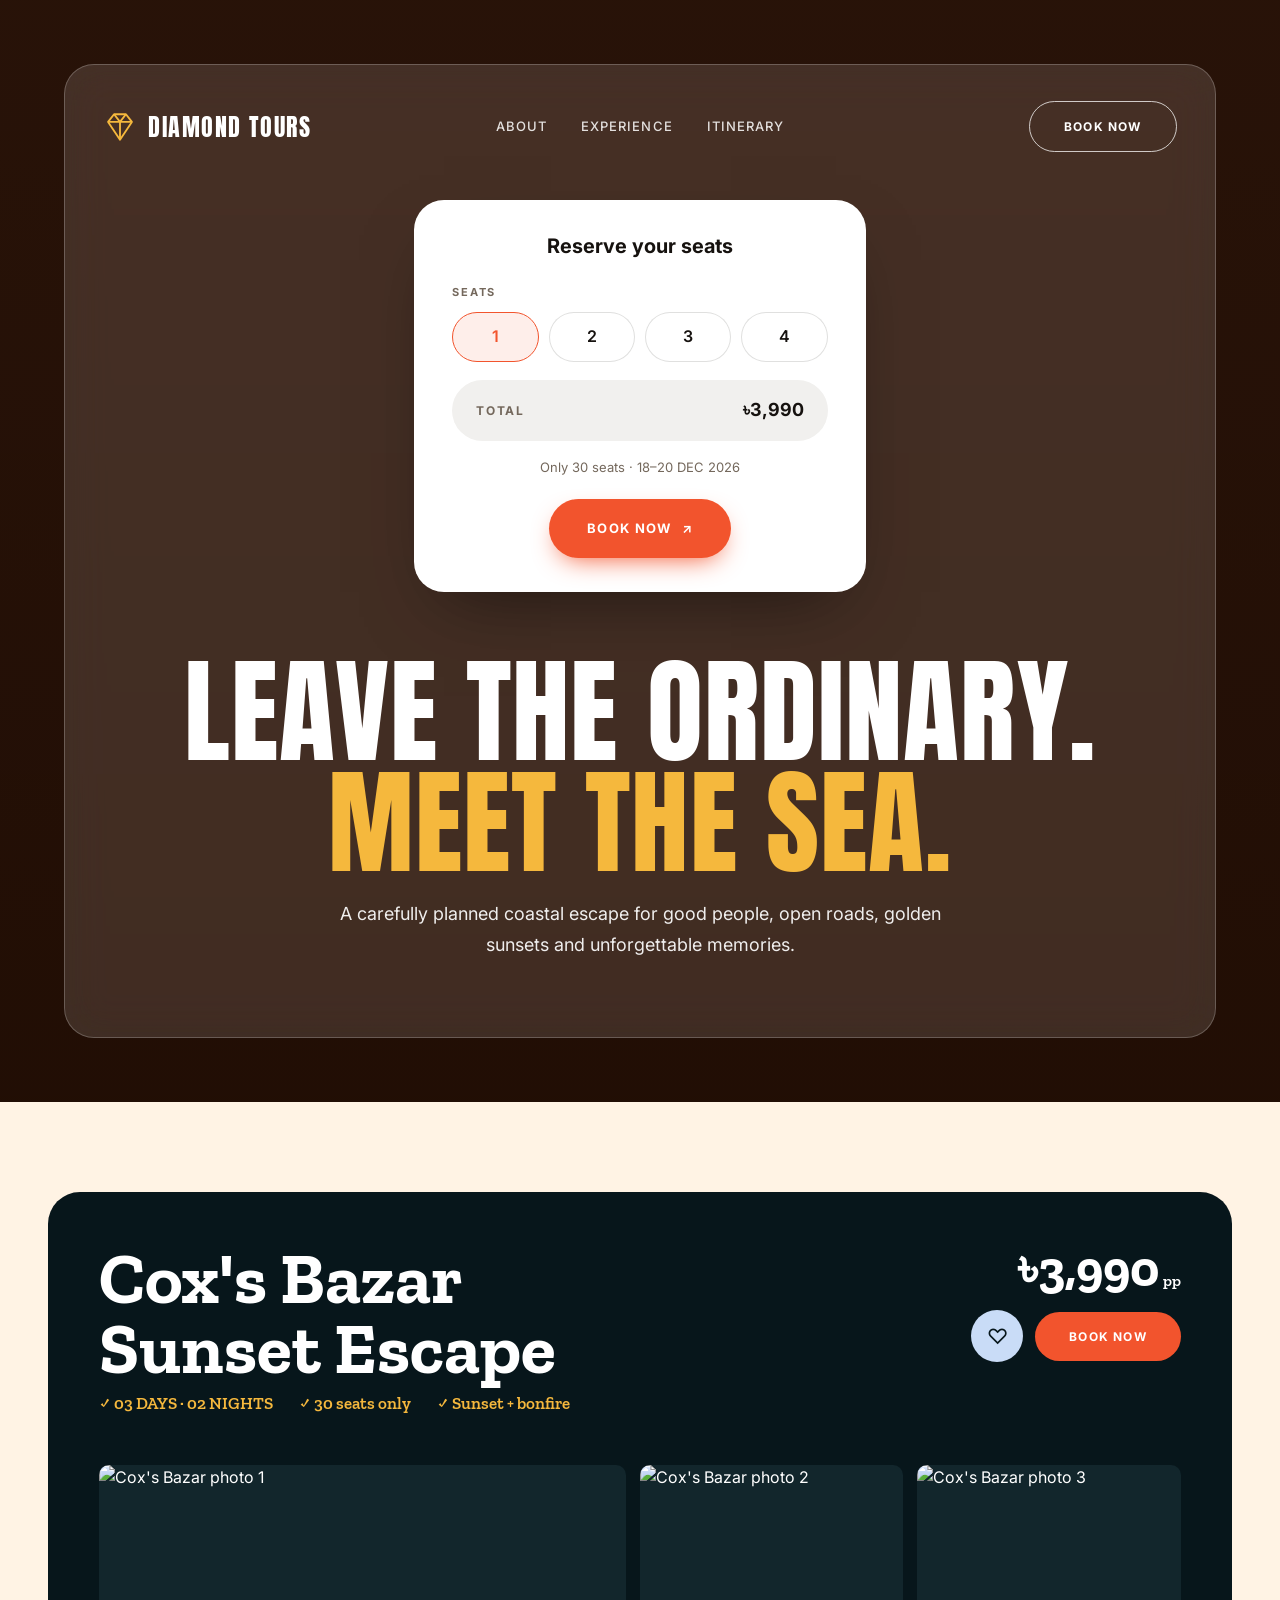
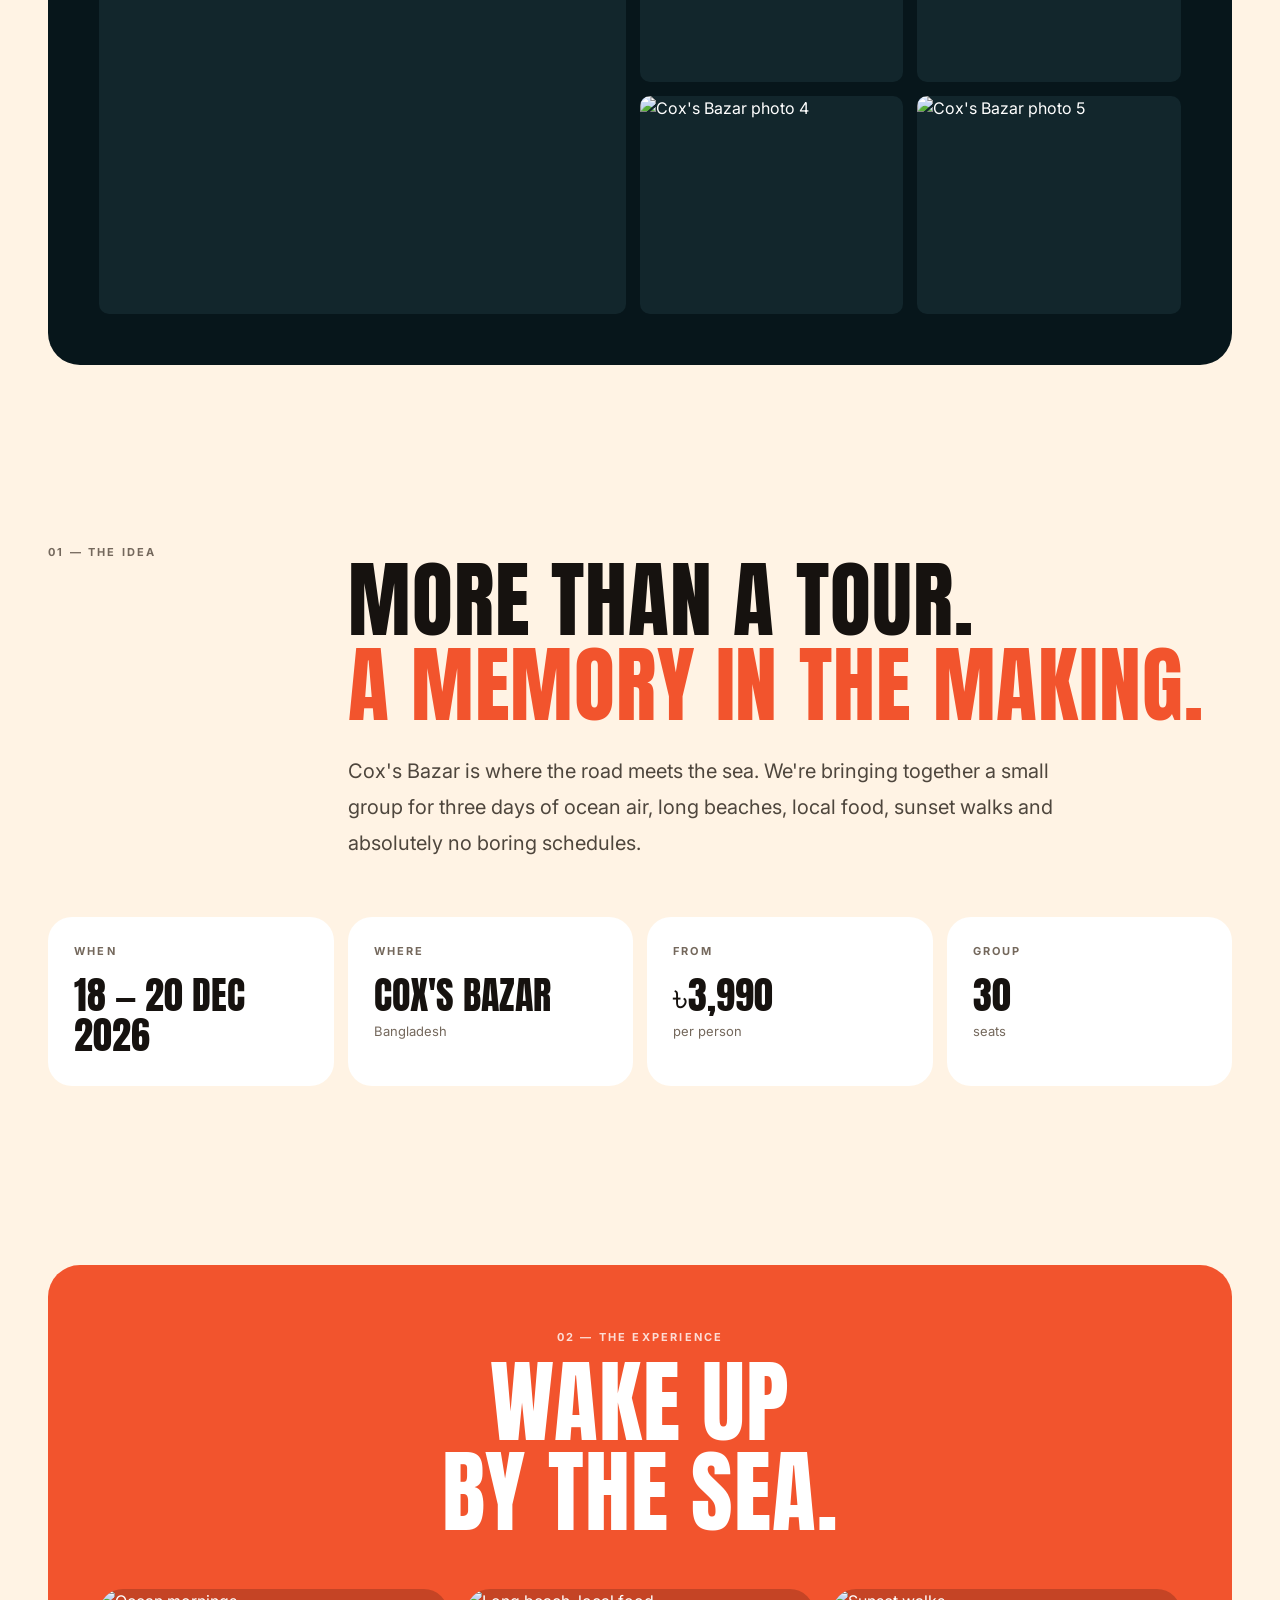
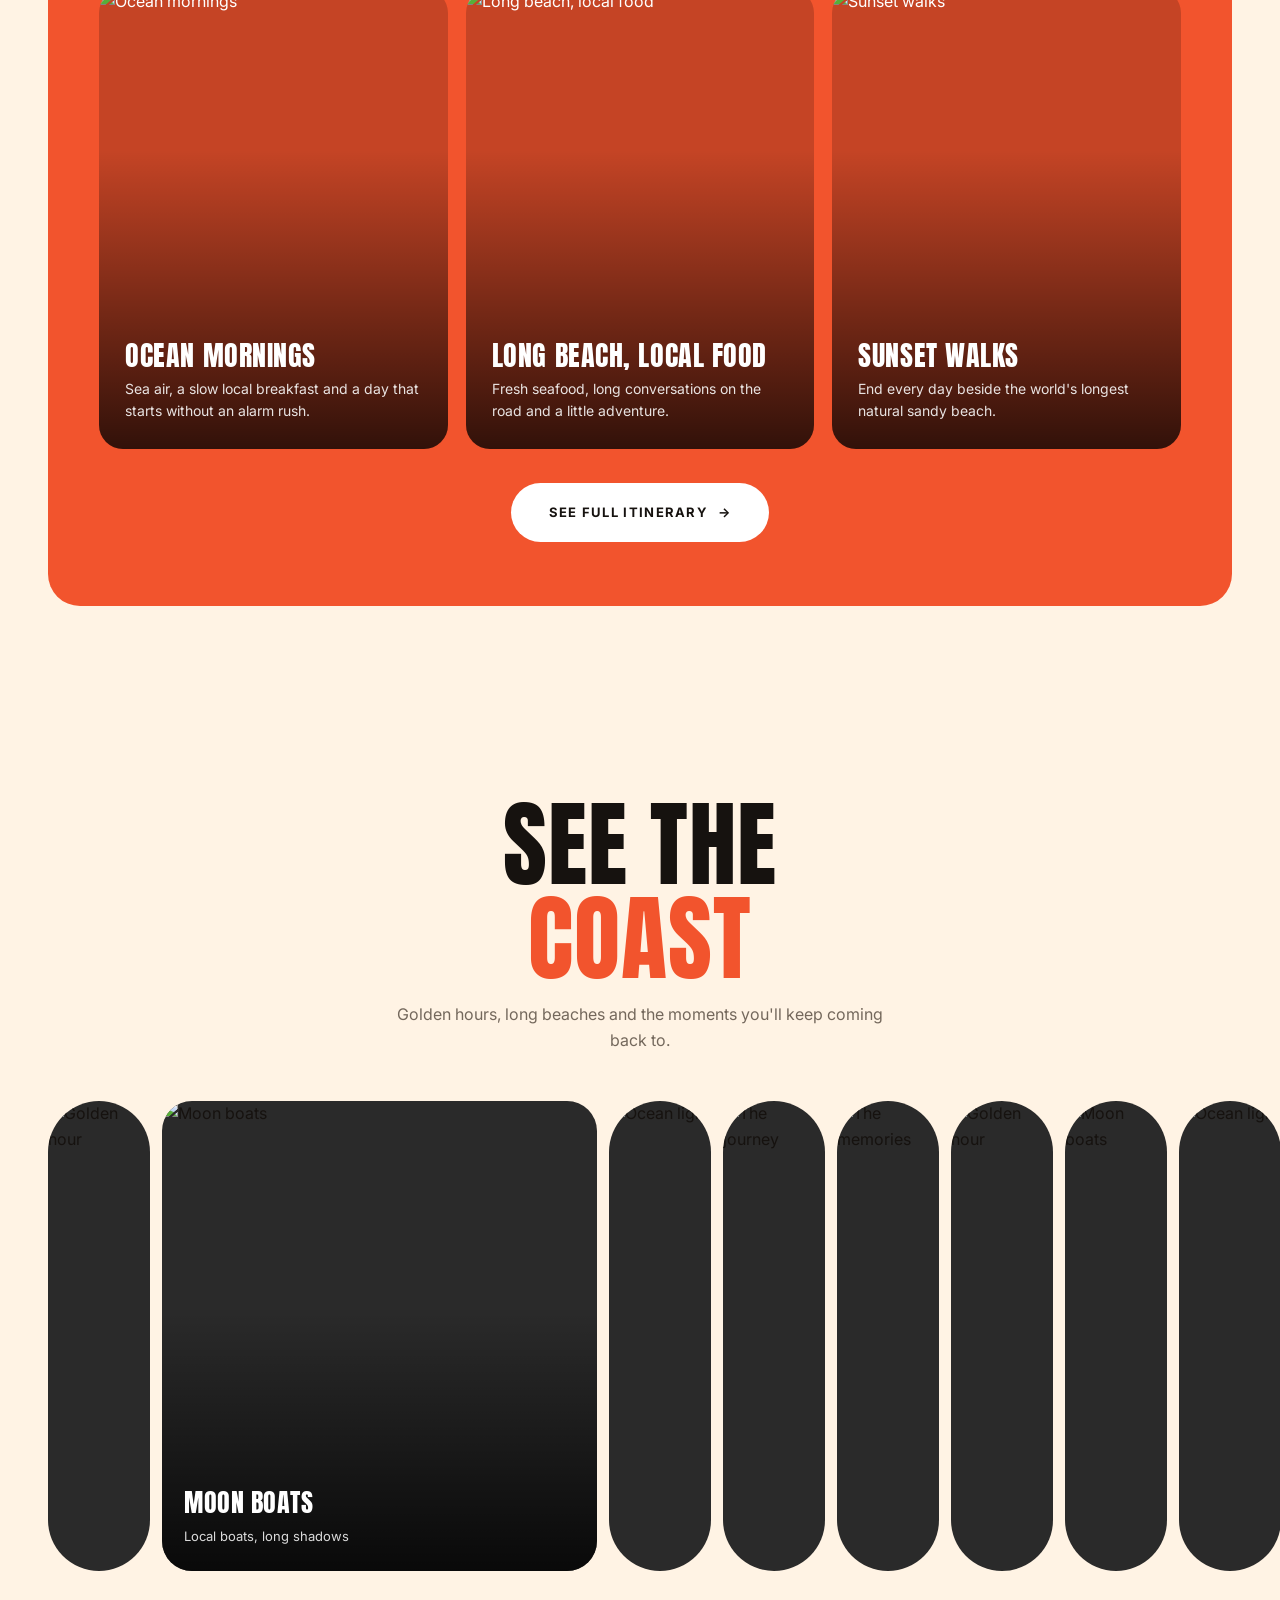
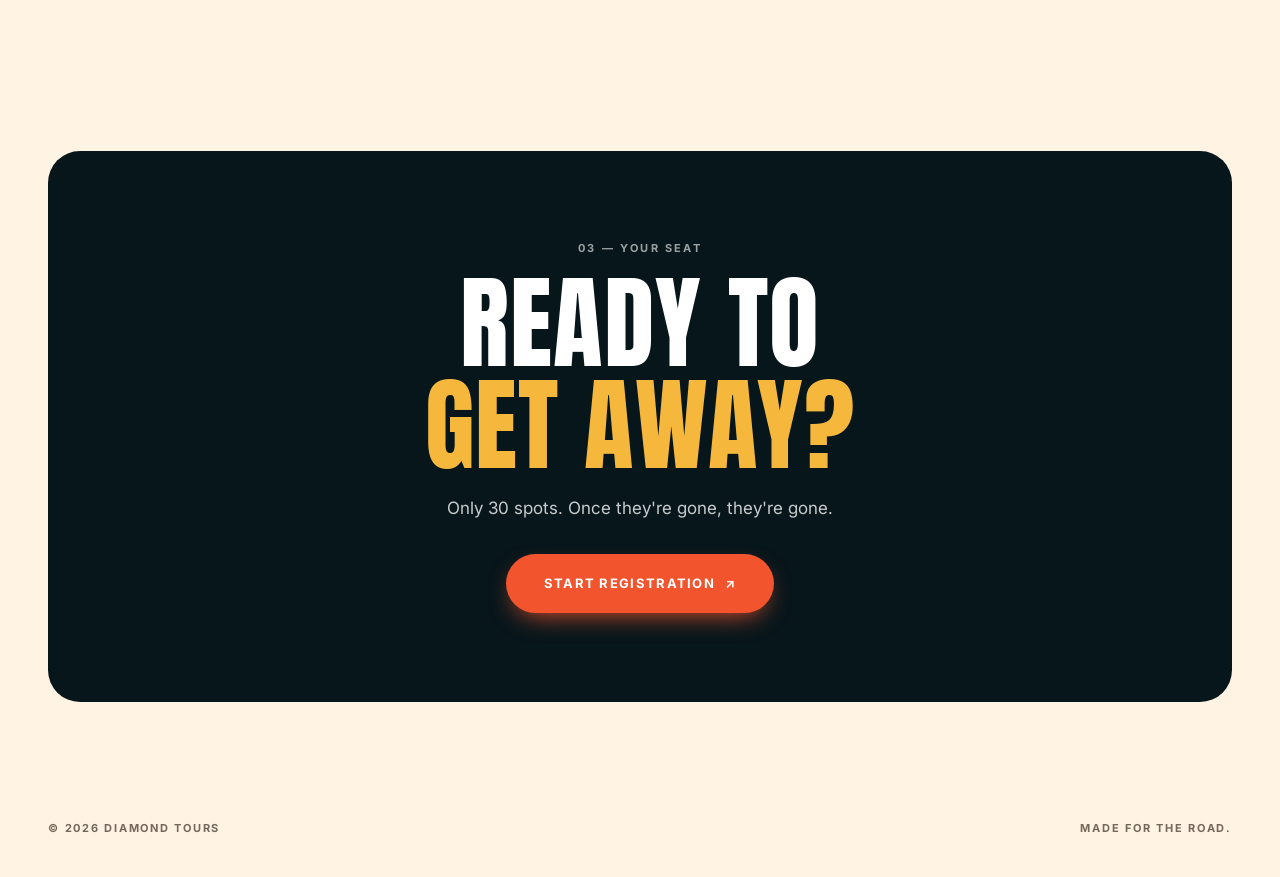
==== commit ab7337fb: "Add files via upload" ====
--- a/index.html
+++ b/index.html
@@ -3,106 +3,98 @@
 <head>
 <meta charset="UTF-8">
 <meta name="viewport" content="width=device-width, initial-scale=1.0">
-<title>Diamond Tours — Sajek Escape</title>
+<title>Diamond Tours</title>
 <link rel="preconnect" href="https://fonts.googleapis.com">
 <link rel="preconnect" href="https://fonts.gstatic.com" crossorigin>
-<link href="https://fonts.googleapis.com/css2?family=DM+Sans:wght@400;500;600;700&family=Playfair+Display:wght@600;700&display=swap" rel="stylesheet">
+<link href="https://fonts.googleapis.com/css2?family=Anton&family=Inter:wght@400;500;600;700&family=Zilla+Slab:wght@600;700&display=swap" rel="stylesheet">
 <link rel="stylesheet" href="style.css">
 </head>
-<body>
-<header class="dt-hero">
-  <div class="dt-track" aria-hidden="true">
-    <div class="dt-pic p1"></div><div class="dt-pic p2"></div><div class="dt-pic p3"></div><div class="dt-pic p4"></div><div class="dt-pic p5"></div><div class="dt-pic p6"></div>
-    <div class="dt-pic p1"></div><div class="dt-pic p2"></div><div class="dt-pic p3"></div><div class="dt-pic p4"></div><div class="dt-pic p5"></div><div class="dt-pic p6"></div>
-  </div>
-  <div class="dt-shade"></div>
+<body data-page="home" data-footer="home.footer">
 
-  <div class="dt-wrap">
-    <div class="dt-top">
-      <div class="dt-contact">
-        <a class="dt-mail" href="mailto:info@diamondtours.com">✉ info@diamondtours.com</a>
-        <a href="tel:+8801XXXXXXXXX">☏ +880 1XXX XXXXXX</a>
-      </div>
-      <div class="dt-social">
-        <a href="#" aria-label="Facebook"><svg viewBox="0 0 24 24"><path d="M14 8V6.5c0-.8.4-1.5 1.5-1.5H17V2h-2.5C11.8 2 10.5 3.7 10.5 6v2H8v3h2.500v10H14V11h2.800l.4-3z"/></svg></a>
-        <a href="#" aria-label="YouTube"><svg viewBox="0 0 24 24"><path d="M22 8.200c-.2-1-.9-1.7-1.9-1.900C18.5 6 12 6 12 6s-6.5 0-8.1.3C2.9 6.5 2.2 7.2 2 8.2 1.7 9.8 1.7 12 1.7 12s0 2.2.3 3.800c.2 1 .9 1.7 1.9 1.900C5.5 18 12 18 12 18s6.5 0 8.1-.3c1-.2 1.7-.9 1.9-1.9.3-1.6.3-3.8.3-3.800s0-2.2-.3-3.800zM10 15V9l5.2 3z"/></svg></a>
-        <a href="#" aria-label="Instagram"><svg viewBox="0 0 24 24" fill="none" stroke="currentColor" stroke-width="2"><rect x="3" y="3" width="18" height="18" rx="5"/><circle cx="12" cy="12" r="4"/><circle cx="17.5" cy="6.5" r="1" fill="currentColor"/></svg></a>
-      </div>
+<header class="hero" id="top">
+  <div class="hero-bg" data-bg="images.hero"></div>
+  <div class="hero-frame">
+
+    <div id="siteNav" class="nav"></div>
+
+    <div class="seat-card" id="seatCard">
+      <h3 data-t="home.card.title"></h3>
+      <div class="seat-label" data-t="home.card.seatsLabel"></div>
+      <div class="seat-pills" id="seatPills"></div>
+      <div class="seat-total"><span data-t="home.card.totalLabel"></span><strong id="seatTotal"></strong></div>
+      <p class="seat-note" id="seatNote"></p>
+      <a class="btn btn-accent" id="seatBook" href="registration.html"><span data-t="home.card.button"></span> <span>↗</span></a>
     </div>
 
-    <nav class="dt-nav">
-      <a class="dt-brand" href="index.html">
-        <svg viewBox="0 0 40 40" fill="none" stroke="currentColor" stroke-width="2" stroke-linejoin="round"><polygon points="6,14 13,5 27,5 34,14 20,35"/><path d="M6 14h28M13 5l7 9 7-9M20 14v21"/></svg>
-        <span><b>DIAMOND</b><small>TOURS</small></span>
-      </a>
-      <div class="dt-links">
-        <a href="#about">About</a><a href="#details">Details</a><a href="tour.html">Itinerary</a>
-        <a href="registration.html" class="dt-book">Book Now</a>
-      </div>
-    </nav>
-
-    <div class="dt-call">
-      <span class="dt-247"><svg viewBox="0 0 24 24" fill="none" stroke="currentColor" stroke-width="1.5"><path d="M5 4h4l2 5-2.5 1.500a11 11 0 0 0 5 5L15 13l5 2v4a2 2 0 0 1-2 2A16 16 0 0 1 3 6a2 2 0 0 1 2-2z"/></svg><small>24/7</small></span>
-      <a class="dt-phone" href="tel:+8801XXXXXXXXX">+880 1XXX XXXXXX</a>
-      <a class="dt-res" href="registration.html">Reservation</a>
-    </div>
-  </div>
-
-  <div class="dt-tiles">
-    <a href="tour.html"><svg viewBox="0 0 24 24" fill="none" stroke="currentColor" stroke-width="1.2"><path d="M2 20 9 7l4 7 3-4 6 10z"/></svg>Hill Escapes</a>
-    <a href="tour.html"><svg viewBox="0 0 24 24" fill="none" stroke="currentColor" stroke-width="1.2"><circle cx="17" cy="6" r="3"/><path d="M2 15c3-3 5 3 8 0s5 3 8 0 4 0 4 0M2 20c3-3 5 3 8 0s5 3 8 0 4 0 4 0"/></svg>Sea Beach</a>
-    <a href="tour.html"><svg viewBox="0 0 24 24" fill="none" stroke="currentColor" stroke-width="1.2"><path d="M2 20 12 4l10 16zM12 20l-3-7"/></svg>Camping</a>
-    <a href="tour.html"><svg viewBox="0 0 24 24" fill="none" stroke="currentColor" stroke-width="1.2"><circle cx="8" cy="8" r="3"/><circle cx="17" cy="9" r="2.5"/><path d="M2 20c0-4 3-6 6-6s6 2 6 6M14 20c0-3 2-5 4-5s4 2 4 5"/></svg>Group Trips</a>
+    <h1 class="hero-title display" data-t="home.hero.title" data-accent></h1>
+    <p class="hero-text" data-t="home.hero.text"></p>
   </div>
 </header>
 
-<section class="dt-intro">
-  <div class="eyebrow">03 DAYS · 02 NIGHTS · COX'S BAZAR</div>
-  <h1>Leave the ordinary.<br>Meet the sea.</h1>
-  <h3>Your next escape, planned for you</h3>
-  <p>A carefully planned coastal escape for good people, open roads, golden sunsets and unforgettable memories.</p>
-  <div class="dt-intro-actions">
-    <a href="registration.html" class="btn btn-dark">Register for the trip <span>↗</span></a>
-    <a href="#about" class="text-link">Discover the journey ↓</a>
-    <span class="dt-seats"><strong>30</strong> SEATS ONLY</span>
-  </div>
-</section>
+<main>
 
-<section class="intro" id="about">
-  <div class="section-tag">01 — THE IDEA</div>
-  <div>
-    <h2>More than a tour.<br><em>A memory in the making.</em></h2>
-    <p class="lead">Cox's Bazar is where the road meets the sea. We're bringing together a small group for three days of ocean air, long beaches, local food, sunset walks and absolutely no boring schedules.</p>
-  </div>
-</section>
+  <section class="sec" id="trip">
+    <div class="showcase">
+      <div class="sc-head">
+        <div>
+          <h2 class="sc-title" data-t="home.showcase.title"></h2>
+          <div class="sc-tags" id="scTags"></div>
+        </div>
+        <div class="sc-meta">
+          <div class="sc-price"><span id="scPrice"></span><small>pp</small></div>
+          <div class="sc-actions">
+            <button class="heart" id="heartBtn" type="button" aria-label="Save this trip">♡</button>
+            <a class="pill pill-accent" href="registration.html" data-t="home.showcase.button"></a>
+          </div>
+        </div>
+      </div>
+      <div class="bento" id="bento"></div>
+    </div>
+  </section>
 
-<section class="stats" id="details">
-  <div><span>WHEN</span><strong>18 — 20<br>DEC 2026</strong></div>
-  <div><span>WHERE</span><strong>Cox's Bazar<br>Bangladesh</strong></div>
-  <div><span>FROM</span><strong>৳ 3,990<br><small>per person</small></strong></div>
-  <div><span>GROUP</span><strong>24<br><small>spots</small></strong></div>
-</section>
+  <section class="sec" id="about">
+    <div class="idea">
+      <div class="tag" data-t="home.idea.tag"></div>
+      <div>
+        <h2 class="display sec-title" data-t="home.idea.title" data-accent></h2>
+        <p class="lead" data-t="home.idea.text"></p>
+      </div>
+    </div>
+    <div class="stats" id="stats"></div>
+  </section>
 
-<section class="experience">
-  <div class="experience-image"></div>
-  <div class="experience-copy">
-    <div class="section-tag">02 — THE EXPERIENCE</div>
-    <h2>Wake up<br><em>by the sea.</em></h2>
-    <p>Ocean mornings. Long conversations on the road. Local breakfast. A little adventure. Then a sunset walk beside the world's longest natural sandy beach.</p>
-    <div class="chips"><span>Ocean views</span><span>Sunset</span><span>Local food</span><span>Beach walk</span></div>
-    <a href="tour.html" class="arrow-link">See full itinerary <span>→</span></a>
-  </div>
-</section>
+  <section class="sec" id="experience">
+    <div class="hl">
+      <div class="hl-head">
+        <div class="tag" data-t="home.highlights.tag"></div>
+        <h2 class="display" data-t="home.highlights.title"></h2>
+      </div>
+      <div class="hl-grid" id="hlGrid"></div>
+      <a href="tour.html" class="btn btn-light hl-link"><span data-t="home.highlights.link"></span> <span>→</span></a>
+    </div>
+  </section>
 
-<section class="final-cta">
-  <div class="section-tag">03 — YOUR SEAT</div>
-  <h2>Ready to<br><em>get away?</em></h2>
-  <p>Only 24 spots. Once they're gone, they're gone.</p>
-  <a href="registration.html" class="btn btn-dark">Start registration <span>↗</span></a>
-</section>
+  <section class="moments" id="moments">
+    <div class="m-head">
+      <h2 class="display" data-t="home.moments.title" data-accent></h2>
+      <p data-t="home.moments.text"></p>
+    </div>
+    <div class="m-track" id="mTrack"></div>
+  </section>
+
+  <section class="sec">
+    <div class="final">
+      <div class="tag" data-t="home.final.tag"></div>
+      <h2 class="display" data-t="home.final.title" data-accent></h2>
+      <p data-t="home.final.text"></p>
+      <a href="registration.html" class="btn btn-accent"><span data-t="home.final.button"></span> <span>↗</span></a>
+    </div>
+  </section>
+
 </main>
 
-<footer><span>© 2026 DIAMOND TOURS</span><span>MADE FOR THE ROAD.</span></footer>
+<div id="siteFooter"></div>
+<script src="content.js"></script>
 <script src="Script.js"></script>
 </body>
-</html>+</html>
--- a/style.css
+++ b/style.css
@@ -1,58 +1,730 @@
-:root{--ink:#10120f;--paper:#f2efe7;--lime:#d9ff63;--muted:#77786f;--line:#d7d3c9}*{box-sizing:border-box}html{scroll-behavior:smooth}body{margin:0;background:var(--paper);color:var(--ink);font-family:"DM Sans",sans-serif}a{text-decoration:none;color:inherit}.nav{height:78px;position:absolute;z-index:5;top:0;left:0;right:0;display:flex;align-items:center;justify-content:space-between;padding:0 6vw;color:white}.dark-nav{position:relative;background:var(--paper);color:var(--ink);border-bottom:1px solid var(--line)}.brand{font-weight:700;letter-spacing:.12em;font-size:14px}.brand span{display:inline-grid;place-items:center;background:var(--lime);color:var(--ink);width:29px;height:29px;border-radius:50%;margin-right:8px}.navlinks{display:flex;align-items:center;gap:30px;font-size:13px}.navlinks a{opacity:.75}.navlinks .nav-cta{opacity:1;background:var(--lime);padding:11px 18px;border-radius:30px;font-weight:700}.hero{min-height:100vh;position:relative;display:flex;align-items:flex-end;overflow:hidden;color:white}.hero-bg{position:absolute;inset:0;background:linear-gradient(90deg,rgba(8,12,8,.7),rgba(8,12,8,.12)),url("https://images.unsplash.com/photo-1518005020951-eccb494ad742?auto=format&fit=crop&w=2200&q=85") center/cover}.hero-content{position:relative;z-index:1;padding:0 6vw 9vh;max-width:850px}.eyebrow,.section-tag{font-size:11px;letter-spacing:.18em;font-weight:700}.hero h1,.page-head h1,.form-intro h1,.success-card h1{font:700 clamp(56px,8vw,108px)/.9 "Playfair Display",serif;margin:22px 0}.hero h1 em,.page-head h1 em,.form-intro h1 em,.success-card h1 em,h2 em{font-weight:600}.hero p{max-width:570px;font-size:17px;line-height:1.7;color:#e8e8e2}.hero-actions{display:flex;align-items:center;gap:25px;margin-top:32px}.btn{display:inline-flex;align-items:center;justify-content:center;gap:25px;border:0;border-radius:40px;padding:17px 23px;font-weight:700;font-family:inherit;cursor:pointer}.btn-light{background:white;color:var(--ink)}.btn-dark{background:var(--ink);color:white}.btn span{font-size:18px}.text-link{font-size:13px}.hero-meta{position:absolute;right:6vw;bottom:8vh;display:flex;gap:10px;align-items:center}.hero-meta strong{font-size:46px}.hero-meta span{font-size:9px;letter-spacing:.15em}.intro,.stats,.experience,.included,.final-cta{padding:110px 9vw}.intro{display:grid;grid-template-columns:1fr 2fr;gap:70px}.intro h2,.experience h2,.final-cta h2,.included h2{font:600 clamp(42px,5vw,70px)/1 "Playfair Display",serif;margin:0 0 25px}.lead{font-size:20px;line-height:1.7;max-width:720px;color:#55564f}.stats{display:grid;grid-template-columns:repeat(4,1fr);padding-top:55px;padding-bottom:90px;border-top:1px solid var(--line);border-bottom:1px solid var(--line)}.stats div{border-left:1px solid var(--line);padding-left:25px}.stats span{font-size:10px;letter-spacing:.16em;color:var(--muted)}.stats strong{display:block;margin-top:15px;font-size:20px}.stats small{font-size:11px;color:var(--muted);font-weight:400}.experience{display:grid;grid-template-columns:1.15fr 1fr;gap:8vw;align-items:center}.experience-image{height:620px;background:url("https://images.unsplash.com/photo-1476514525535-07fb3b4ae5f1?auto=format&fit=crop&w=1200&q=85") center/cover;border-radius:2px}.experience-copy p{font-size:17px;line-height:1.8;color:#62635c;max-width:490px}.chips{display:flex;gap:8px;flex-wrap:wrap;margin:30px 0}.chips span{border:1px solid var(--line);padding:9px 13px;border-radius:30px;font-size:11px}.arrow-link{display:inline-flex;gap:40px;font-weight:700;border-bottom:1px solid;padding-bottom:7px}.final-cta{background:var(--lime);text-align:center}.final-cta .section-tag{margin-bottom:20px}.final-cta p{margin-bottom:30px;color:#45483d}.compact{padding:90px 9vw}footer{display:flex;justify-content:space-between;padding:25px 6vw;border-top:1px solid var(--line);font-size:10px;letter-spacing:.12em;color:var(--muted)}.page-head{padding:90px 9vw 100px;background:#171914;color:white}.page-head p{max-width:500px;color:#b9bab3;line-height:1.7}.timeline{padding:30px 9vw}.day{display:grid;grid-template-columns:130px 1fr;gap:60px;padding:75px 0;border-bottom:1px solid var(--line)}.day-no{font:600 50px "Playfair Display";color:#aaa}.day-main>span{font-size:10px;letter-spacing:.16em;color:var(--muted)}.day h2{font:600 48px "Playfair Display";margin:12px 0}.day p{max-width:600px;color:#676861;line-height:1.7}.schedule{display:grid;grid-template-columns:repeat(2,1fr);max-width:700px;margin-top:30px}.schedule div{padding:16px 0;border-top:1px solid var(--line);font-size:13px}.schedule b{display:inline-block;width:110px;font-size:10px;letter-spacing:.1em;color:var(--muted)}.included{display:grid;grid-template-columns:1fr 1fr;gap:80px;background:#e6e2d8}.include-grid{display:grid;grid-template-columns:1fr 1fr;gap:1px;background:var(--line);align-self:center}.include-grid div{background:#e6e2d8;padding:25px;font-size:13px}.form-wrap{max-width:1150px;margin:auto;padding:80px 6vw;display:grid;grid-template-columns:.8fr 1.2fr;gap:100px}.form-intro h1{font-size:80px}.form-intro p{color:#65665f;line-height:1.7;max-width:390px}.mini-trip{margin-top:50px;border-top:1px solid var(--line);padding-top:18px}.mini-trip strong,.mini-trip span{display:block}.mini-trip strong{font-size:12px}.mini-trip span{font-size:10px;color:var(--muted);margin-top:6px}.form-section{display:grid;grid-template-columns:40px 1fr;align-items:center;border-bottom:1px solid var(--line);margin-bottom:25px}.form-section span{font-size:10px;color:var(--muted)}.form-section h3{font-size:14px;margin:0 0 14px}.space{margin-top:55px}label{display:block;font-size:11px;font-weight:700;margin:0 0 22px}label small{font-weight:400;color:var(--muted)}input,select,textarea{width:100%;margin-top:9px;border:1px solid #cbc8bd;background:#f8f6ef;padding:15px;border-radius:4px;font:14px "DM Sans";outline:none}input:focus,select:focus,textarea:focus{border-color:#777}textarea{height:110px;resize:vertical}.two{display:grid;grid-template-columns:1fr 1fr;gap:18px}.check{display:flex;align-items:center;gap:10px;font-weight:400;color:#575850}.check input{width:auto;margin:0}.submit{width:100%;margin-top:12px}.demo-note{text-align:center;color:#999;font-size:9px;letter-spacing:.12em}.success-page{min-height:100vh;display:grid;place-items:center;padding:30px}.success-card{max-width:650px;width:100%;text-align:center}.success-icon{margin:auto auto 30px;width:60px;height:60px;display:grid;place-items:center;background:var(--lime);border-radius:50%;font-size:25px;font-weight:700}.success-card h1{font-size:80px}.success-card p{color:#66675f;line-height:1.7}.ticket{display:grid;grid-template-columns:1fr 1fr;text-align:left;border:1px solid var(--line);margin:35px 0;padding:25px;gap:25px;background:#ebe7dc}.ticket span{display:block;font-size:9px;letter-spacing:.15em;color:#888}.ticket strong{display:block;font-size:12px;margin-top:7px}.small{font-size:11px!important;margin-bottom:25px!important}
-
-@media(max-width:760px){.nav{height:68px;padding:0 5vw}.navlinks{gap:13px}.navlinks a:not(.nav-cta){display:none}.hero-content{padding:0 7vw 8vh}.hero h1{font-size:60px}.hero p{font-size:15px}.hero-meta{right:7vw;bottom:3vh}.intro,.experience,.included,.form-wrap{grid-template-columns:1fr;gap:35px}.intro,.stats,.experience,.included,.final-cta{padding:75px 7vw}.stats{grid-template-columns:1fr 1fr;gap:30px}.stats div{border-left:0;padding-left:0}.experience-image{height:420px}.day{grid-template-columns:45px 1fr;gap:15px;padding:55px 0}.day-no{font-size:30px}.day h2{font-size:35px}.schedule{grid-template-columns:1fr}.schedule b{width:90px}.form-wrap{padding:55px 7vw}.form-intro h1,.success-card h1{font-size:62px}.two{grid-template-columns:1fr}.ticket{grid-template-columns:1fr}.page-head{padding:70px 7vw}.page-head h1{font-size:65px}footer{padding:22px 5vw;font-size:8px}.hero-actions{align-items:flex-start;flex-direction:column;gap:18px}}
-
-/* refined hero + payment */
-.hero-content{max-width:900px;padding-bottom:10vh}.hero h1{font-size:clamp(52px,7.2vw,96px);letter-spacing:-.045em;line-height:.88;margin:18px 0 24px}.hero p{max-width:590px;font-size:16px;line-height:1.65}.eyebrow{letter-spacing:.2em}.hero-actions{margin-top:28px}.intro h2,.experience h2,.final-cta h2,.included h2{letter-spacing:-.035em}.section-tag{letter-spacing:.2em}.payment-wrap{max-width:1050px;margin:auto;padding:80px 6vw 100px;display:grid;grid-template-columns:.8fr 1.2fr;gap:90px}.payment-head h1{font:600 clamp(60px,7vw,88px)/.88 "Playfair Display";letter-spacing:-.04em;margin:20px 0}.payment-head p{color:#66675f;line-height:1.7;max-width:390px}.payment-card{background:#ebe7dc;padding:32px;border:1px solid var(--line)}.order{display:grid;grid-template-columns:1fr 1fr 1fr;gap:20px;padding-bottom:25px;border-bottom:1px solid var(--line)}.order span{font-size:9px;letter-spacing:.15em;color:#888}.order strong{display:block;font-size:12px;margin-top:7px}.method-title{font-size:13px;font-weight:700;margin:30px 0 12px}.methods{display:grid;grid-template-columns:repeat(3,1fr);gap:8px}.method{position:relative;text-align:left;border:1px solid var(--line);background:#f8f6ef;padding:15px;border-radius:5px;cursor:pointer;font-family:inherit}.method.active{border:2px solid var(--ink);padding:14px}.method>b{font-size:18px;display:block;margin-bottom:15px}.method span{display:block}.method strong,.method small{display:block}.method strong{font-size:12px}.method small{font-size:9px;color:#888;margin-top:4px}.method i{display:none;position:absolute;right:10px;top:10px;font-style:normal;font-size:10px}.method.active i{display:block}.payment-fields{margin-top:25px}.mobile-note{background:#f8f6ef;padding:17px;margin-bottom:20px}.mobile-note strong{font-size:13px}.mobile-note p{font-size:11px;line-height:1.6;color:#777;margin:6px 0 0}.hidden{display:none!important}
-@media(max-width:760px){.hero-content{padding-bottom:9vh}.hero h1{font-size:55px;letter-spacing:-.04em}.hero p{font-size:14px}.payment-wrap{grid-template-columns:1fr;gap:35px;padding:55px 7vw}.payment-head h1{font-size:62px}.order{grid-template-columns:1fr 1fr}.order div:last-child{grid-column:1/-1}.methods{grid-template-columns:1fr}.method{display:flex;align-items:center;gap:13px}.method>b{margin:0}.method i{top:50%;transform:translateY(-50%)}}
-
-/* ===== DIAMOND TOURS HERO ===== */
-.dt-hero{--gold:#9a7344;--img-a:url("https://images.unsplash.com/photo-1518005020951-eccb494ad742?auto=format&fit=crop&w=900&q=80");--img-b:url("https://images.unsplash.com/photo-1476514525535-07fb3b4ae5f1?auto=format&fit=crop&w=900&q=80");position:relative;overflow:hidden;color:#fff;background:#1a1612}
-.dt-track{position:absolute;top:0;bottom:0;left:0;display:flex;width:max-content;will-change:transform}
-.dt-pic{flex:0 0 clamp(210px,27vw,400px);height:100%;background-color:#2b231b;background-size:cover;background-position:center}
-.dt-pic.p1{background-image:var(--img-a)}
-.dt-pic.p2{background-image:var(--img-b)}
-.dt-pic.p3{background-image:var(--img-a);background-size:230%;background-position:15% 30%}
-.dt-pic.p4{background-image:var(--img-b);background-size:230%;background-position:85% 60%}
-.dt-pic.p5{background-image:var(--img-a);background-size:200%;background-position:85% 75%}
-.dt-pic.p6{background-image:var(--img-b);background-size:200%;background-position:10% 35%}
-.dt-shade{position:absolute;inset:0;background:linear-gradient(180deg,rgba(10,8,6,.55),rgba(10,8,6,.45) 55%,rgba(10,8,6,.7))}
-.dt-wrap{position:relative;z-index:2;max-width:1240px;margin:0 auto;padding:0 20px}
-.dt-top{display:flex;justify-content:space-between;align-items:center;height:56px;font-size:12px}
-.dt-contact{display:flex;gap:26px}
-.dt-contact a{opacity:.9}
-.dt-social{display:flex;gap:18px}
-.dt-social svg{width:17px;height:17px;fill:currentColor;display:block}
-.dt-nav{display:flex;align-items:center;justify-content:space-between;background:#fff;color:#1d1a16;padding:0 28px;height:108px;box-shadow:0 8px 30px rgba(0,0,0,.25)}
-.dt-brand{display:flex;align-items:center;gap:12px;color:var(--gold)}
-.dt-brand svg{width:44px;height:44px;flex:none}
-.dt-brand span{display:flex;flex-direction:column;line-height:1}
-.dt-brand b{font:600 25px "Playfair Display",serif;letter-spacing:.07em}
-.dt-brand small{font-size:10px;letter-spacing:.34em;font-weight:700;margin-top:5px;padding-left:2px}
-.dt-links{display:flex;align-items:center;gap:36px;font-size:13px;letter-spacing:.02em;text-transform:uppercase}
-.dt-links a:hover{color:var(--gold)}
-.dt-links .dt-book{background:var(--gold);color:#fff;padding:20px 40px;font-size:11px;font-weight:700;letter-spacing:.1em}
-.dt-links .dt-book:hover{color:#fff;background:#82602f}
-.dt-call{display:flex;justify-content:center;align-items:center;gap:22px;padding:34px 0 38px}
-.dt-247{display:flex;align-items:center;gap:2px}
-.dt-247 svg{width:34px;height:34px}
-.dt-247 small{font-size:10px;margin-top:-16px;margin-left:-6px}
-.dt-phone{font:500 25px "Playfair Display",serif;letter-spacing:.05em}
-.dt-res{border:1px solid rgba(255,255,255,.85);padding:20px 44px;font-size:13px;letter-spacing:.12em;text-transform:uppercase;transition:.25s}
-.dt-res:hover{background:#fff;color:#1d1a16}
-.dt-tiles{position:relative;z-index:2;display:grid;grid-template-columns:repeat(4,1fr);border-top:1px solid rgba(255,255,255,.25);background:rgba(10,8,6,.18)}
-.dt-tiles a{display:flex;align-items:center;justify-content:center;gap:16px;padding:40px 10px;font:500 26px "Playfair Display",serif;letter-spacing:.02em;border-left:1px solid rgba(255,255,255,.25);transition:.25s}
-.dt-tiles a:first-child{border-left:0}
-.dt-tiles a:hover{background:rgba(154,115,68,.55)}
-.dt-tiles svg{width:38px;height:38px;flex:none}
-.dt-intro{max-width:1240px;margin:0 auto;padding:60px 20px 20px}
-.dt-intro .eyebrow{color:#7a6f61;font-size:11px}
-.dt-intro h1{font:500 clamp(40px,5.2vw,68px)/1.05 "Playfair Display",serif;letter-spacing:-.02em;color:#8f6a3c;margin:16px 0 18px}
-.dt-intro h3{font:500 22px "Playfair Display",serif;color:#8f6a3c;margin:0 0 14px}
-.dt-intro p{max-width:720px;font-size:16px;line-height:1.8;color:#5a5a53;margin:0}
-.dt-intro-actions{display:flex;align-items:center;gap:26px;margin-top:28px;flex-wrap:wrap}
-.dt-seats{font-size:10px;letter-spacing:.16em;color:var(--muted)}
-.dt-seats strong{font:600 34px "Playfair Display",serif;color:var(--ink);letter-spacing:0;margin-right:6px;vertical-align:middle}
-.intro{padding-top:70px}
-@media(max-width:900px){.dt-links a:not(.dt-book){display:none}.dt-links .dt-book{padding:16px 24px}.dt-nav{height:84px;padding:0 18px}.dt-brand b{font-size:21px}.dt-brand svg{width:36px;height:36px}.dt-tiles{grid-template-columns:1fr 1fr}.dt-tiles a{padding:26px 8px;font-size:21px;gap:11px}.dt-tiles a:nth-child(3){border-left:0}.dt-tiles a:nth-child(n+3){border-top:1px solid rgba(255,255,255,.25)}.dt-tiles svg{width:30px;height:30px}.dt-call{flex-wrap:wrap;gap:14px;padding:26px 0 30px}.dt-phone{font-size:20px}.dt-res{padding:16px 32px;font-size:12px}.dt-mail{display:none}.dt-top{height:46px}.dt-intro{padding:45px 20px 10px}}
-@media(prefers-reduced-motion:reduce){.dt-track{transform:none!important}}
+/* =========================================================
+   DIAMOND TOURS — STYLE
+   Colours come from content.js > theme (editable in admin)
+   ========================================================= */
+
+:root {
+    --accent: #f2542d;
+    --accent2: #f5b83d;
+    --dark: #07161b;
+    --paper: #fff3e4;
+    --ink: #16120f;
+    --muted: #74685c;
+    --line: rgba(22, 18, 15, .13);
+    --display: "Anton", "Bebas Neue", Impact, "Arial Narrow", sans-serif;
+    --slab: "Zilla Slab", Georgia, serif;
+    --body: "Inter", "DM Sans", system-ui, -apple-system, sans-serif;
+}
+
+* { box-sizing: border-box; margin: 0; padding: 0; }
+html { scroll-behavior: smooth; }
+
+body {
+    font-family: var(--body);
+    background: var(--paper);
+    color: var(--ink);
+    line-height: 1.6;
+    -webkit-font-smoothing: antialiased;
+    overflow-x: hidden;
+}
+
+img { display: block; max-width: 100%; }
+a { color: inherit; text-decoration: none; }
+button, input, select, textarea { font: inherit; color: inherit; }
+.hidden { display: none !important; }
+
+.accent-line { color: var(--accent); }
+
+.tag {
+    font-size: 11px;
+    font-weight: 700;
+    letter-spacing: .2em;
+    text-transform: uppercase;
+    color: var(--muted);
+}
+
+.display {
+    font-family: var(--display);
+    font-weight: 400;
+    text-transform: uppercase;
+    line-height: 1;
+    letter-spacing: .01em;
+}
+
+
+/* ---------- buttons ---------- */
+
+.btn, .pill {
+    display: inline-flex;
+    align-items: center;
+    justify-content: center;
+    gap: 10px;
+    border: 0;
+    border-radius: 999px;
+    cursor: pointer;
+    font-weight: 700;
+    font-size: 13px;
+    letter-spacing: .1em;
+    text-transform: uppercase;
+    transition: transform .2s, background .2s, color .2s, box-shadow .2s;
+}
+
+.btn { padding: 19px 38px; }
+.btn:hover { transform: translateY(-2px); }
+.btn-accent { background: var(--accent); color: #fff; box-shadow: 0 10px 26px -10px var(--accent); }
+.btn-dark { background: var(--dark); color: #fff; }
+.btn-light { background: #fff; color: var(--ink); }
+
+.pill { padding: 15px 34px; font-size: 12px; }
+.pill-ghost { border: 1px solid rgba(255, 255, 255, .75); color: #fff; background: transparent; }
+.pill-ghost:hover { background: #fff; color: var(--ink); }
+.pill-accent { background: var(--accent); color: #fff; }
+
+.text-link { font-size: 13px; font-weight: 600; letter-spacing: .04em; border-bottom: 1px solid currentColor; padding-bottom: 2px; }
+
+
+/* =========================================================
+   NAV
+   ========================================================= */
+
+.nav {
+    display: flex;
+    align-items: center;
+    justify-content: space-between;
+    gap: 20px;
+    width: 100%;
+    position: relative;
+    z-index: 10;
+}
+
+.brand {
+    display: flex;
+    align-items: center;
+    gap: 11px;
+    font-family: var(--display);
+    font-size: 24px;
+    letter-spacing: .06em;
+    text-transform: uppercase;
+    line-height: 1;
+}
+
+.brand svg { width: 34px; height: 34px; color: var(--accent2); flex: none; }
+
+.navlinks {
+    display: flex;
+    align-items: center;
+    gap: 34px;
+    font-size: 13px;
+    font-weight: 500;
+    letter-spacing: .08em;
+    text-transform: uppercase;
+}
+
+.navlinks a { opacity: .85; transition: opacity .2s; }
+.navlinks a:hover { opacity: 1; }
+
+.nav-right { display: flex; align-items: center; gap: 12px; }
+
+.burger {
+    display: none;
+    width: 46px; height: 46px;
+    border-radius: 50%;
+    border: 1px solid rgba(255, 255, 255, .6);
+    background: transparent;
+    color: #fff;
+    cursor: pointer;
+    font-size: 18px;
+}
+
+/* inner pages: dark pill bar */
+.nav-solid {
+    max-width: 1320px;
+    margin: 14px auto 0;
+    background: var(--dark);
+    color: #fff;
+    border-radius: 999px;
+    padding: 12px 14px 12px 26px;
+}
+
+.nav-wrap { padding: 0 14px; position: sticky; top: 0; z-index: 50; }
+
+
+/* =========================================================
+   HERO (home)
+   ========================================================= */
+
+.hero {
+    position: relative;
+    overflow: hidden;
+    padding: clamp(12px, 5vw, 76px);
+    background: #2a1409;
+}
+
+.hero-bg {
+    position: absolute;
+    inset: -40px;
+    background-size: cover;
+    background-position: center 40%;
+    filter: blur(10px) saturate(1.3);
+}
+
+.hero::after {
+    content: "";
+    position: absolute;
+    inset: 0;
+    background: linear-gradient(180deg, rgba(25, 8, 0, .12) 0%, rgba(25, 8, 0, .5) 100%);
+}
+
+.hero-frame {
+    position: relative;
+    z-index: 2;
+    max-width: 1440px;
+    margin: 0 auto;
+    padding: clamp(16px, 3vw, 36px) clamp(14px, 3vw, 44px) clamp(40px, 6vw, 80px);
+    border-radius: 30px;
+    background: rgba(255, 255, 255, .13);
+    border: 1px solid rgba(255, 255, 255, .22);
+    -webkit-backdrop-filter: blur(22px) saturate(1.2);
+    backdrop-filter: blur(22px) saturate(1.2);
+    color: #fff;
+    display: flex;
+    flex-direction: column;
+    align-items: center;
+}
+
+.hero .navlinks {
+    position: absolute;
+    left: 50%;
+    transform: translateX(-50%);
+}
+
+.seat-card {
+    width: min(452px, 100%);
+    margin-top: clamp(28px, 4vw, 48px);
+    padding: 30px clamp(20px, 3vw, 40px) 34px;
+    border-radius: 30px;
+    background: #fff;
+    color: var(--ink);
+    box-shadow: 0 30px 70px -30px rgba(0, 0, 0, .55);
+}
+
+.seat-card h3 { text-align: center; font-size: 20px; font-weight: 700; margin-bottom: 22px; }
+
+.seat-label {
+    font-size: 11px;
+    font-weight: 700;
+    letter-spacing: .16em;
+    color: var(--muted);
+    margin-bottom: 10px;
+}
+
+.seat-pills { display: grid; grid-template-columns: repeat(4, 1fr); gap: 10px; }
+
+.seat-pills button {
+    height: 50px;
+    border-radius: 999px;
+    border: 1px solid var(--line);
+    background: #fff;
+    font-weight: 600;
+    cursor: pointer;
+    transition: .2s;
+}
+
+.seat-pills button:hover { border-color: var(--accent); }
+
+.seat-pills button.on {
+    background: color-mix(in srgb, var(--accent) 10%, #fff);
+    border-color: var(--accent);
+    color: var(--accent);
+}
+
+.seat-total {
+    margin: 18px 0 16px;
+    padding: 16px 24px;
+    border-radius: 999px;
+    background: #f1f0ee;
+    display: flex;
+    justify-content: space-between;
+    align-items: center;
+    font-size: 12px;
+    font-weight: 700;
+    letter-spacing: .14em;
+    color: var(--muted);
+}
+
+.seat-total strong { color: var(--ink); font-size: 18px; letter-spacing: 0; }
+.seat-note { text-align: center; font-size: 13px; color: var(--muted); margin-bottom: 22px; }
+.seat-card .btn { display: flex; width: fit-content; margin: 0 auto; }
+
+.hero-title {
+    margin-top: clamp(36px, 5vw, 64px);
+    text-align: center;
+    font-size: clamp(46px, 9vw, 126px);
+    line-height: .96;
+}
+
+.hero-title .accent-line { color: var(--accent2); }
+
+.hero-text {
+    margin-top: 22px;
+    max-width: 640px;
+    text-align: center;
+    font-size: clamp(15px, 1.6vw, 18px);
+    line-height: 1.7;
+    color: rgba(255, 255, 255, .92);
+}
+
+
+/* =========================================================
+   SECTIONS
+   ========================================================= */
+
+.sec {
+    max-width: 1320px;
+    margin: 0 auto;
+    padding: clamp(46px, 7vw, 96px) clamp(14px, 4vw, 48px);
+}
+
+.sec-title {
+    font-size: clamp(40px, 6.6vw, 92px);
+    margin-top: 14px;
+}
+
+
+/* ---------- showcase (bento) ---------- */
+
+.showcase {
+    background: var(--dark);
+    color: #fff;
+    border-radius: 32px;
+    padding: clamp(22px, 4vw, 58px);
+}
+
+.sc-head {
+    display: flex;
+    justify-content: space-between;
+    align-items: flex-start;
+    gap: 30px;
+    flex-wrap: wrap;
+}
+
+.sc-title {
+    font-family: var(--slab);
+    font-weight: 700;
+    font-size: clamp(38px, 5.6vw, 80px);
+    line-height: .98;
+}
+
+.sc-meta { display: flex; flex-direction: column; gap: 16px; align-items: flex-end; }
+.sc-price { font-family: var(--slab); font-weight: 700; font-size: clamp(34px, 4vw, 54px); line-height: 1; }
+.sc-price small { font-size: 16px; font-weight: 600; margin-left: 4px; }
+.sc-tags { display: flex; flex-wrap: wrap; gap: 8px 26px; margin-top: 6px; }
+.sc-tags span { font-family: var(--slab); font-weight: 600; font-size: 17px; color: var(--accent2); }
+.sc-tags span::before { content: "✓ "; }
+
+.sc-actions { display: flex; align-items: center; gap: 12px; }
+
+.heart {
+    width: 52px; height: 52px;
+    border-radius: 50%;
+    border: 0;
+    background: #c9dcf7;
+    color: #07161b;
+    font-size: 21px;
+    cursor: pointer;
+    transition: .2s;
+}
+
+.heart.on { background: var(--accent); color: #fff; }
+
+.bento {
+    display: grid;
+    grid-template-columns: 2fr 1fr 1fr;
+    grid-template-rows: repeat(2, clamp(150px, 17vw, 240px));
+    gap: 14px;
+    margin-top: clamp(26px, 4vw, 48px);
+}
+
+.bento figure { overflow: hidden; border-radius: 10px; background: #12262c; }
+.bento figure:first-child { grid-row: 1 / 3; }
+.bento img { width: 100%; height: 100%; object-fit: cover; transition: transform .8s; }
+.bento figure:hover img { transform: scale(1.06); }
+
+
+/* ---------- idea + stats ---------- */
+
+.idea { display: grid; grid-template-columns: 260px 1fr; gap: 40px; align-items: start; }
+.idea .lead { margin-top: 26px; max-width: 760px; font-size: clamp(16px, 1.7vw, 20px); line-height: 1.8; color: #4e463d; }
+
+.stats {
+    display: grid;
+    grid-template-columns: repeat(4, 1fr);
+    gap: 14px;
+    margin-top: 56px;
+}
+
+.stat {
+    background: #fff;
+    border-radius: 24px;
+    padding: 26px 26px 30px;
+}
+
+.stat span { display: block; font-size: 11px; font-weight: 700; letter-spacing: .2em; color: var(--muted); margin-bottom: 14px; }
+.stat strong { font-family: var(--display); font-weight: 400; font-size: clamp(26px, 3vw, 40px); line-height: 1.05; text-transform: uppercase; display: block; }
+.stat small { display: block; margin-top: 6px; font-size: 13px; color: var(--muted); }
+
+
+/* ---------- highlights (coral cards) ---------- */
+
+.hl {
+    background: var(--accent);
+    color: #fff;
+    border-radius: 32px;
+    padding: clamp(26px, 5vw, 70px) clamp(16px, 4vw, 56px);
+}
+
+.hl-head { text-align: center; }
+.hl .tag { color: rgba(255, 255, 255, .8); }
+.hl-head h2 { font-size: clamp(44px, 7vw, 100px); margin-top: 12px; }
+.hl-grid { display: grid; grid-template-columns: repeat(3, 1fr); gap: 18px; margin-top: clamp(26px, 4vw, 52px); }
+
+.hl-card {
+    position: relative;
+    min-height: clamp(340px, 36vw, 460px);
+    border-radius: 24px;
+    overflow: hidden;
+    display: flex;
+    align-items: flex-end;
+    background: #00000030;
+}
+
+.hl-card img { position: absolute; inset: 0; width: 100%; height: 100%; object-fit: cover; transition: transform .8s; }
+.hl-card:hover img { transform: scale(1.05); }
+.hl-card::after { content: ""; position: absolute; inset: 0; background: linear-gradient(180deg, transparent 35%, rgba(0, 0, 0, .75)); }
+.hl-body { position: relative; z-index: 2; padding: 26px; }
+.hl-body h4 { font-family: var(--display); font-weight: 400; font-size: 28px; text-transform: uppercase; letter-spacing: .02em; line-height: 1.05; }
+.hl-body p { margin-top: 8px; font-size: 14px; line-height: 1.6; color: rgba(255, 255, 255, .88); }
+.hl-link { display: flex; width: fit-content; margin: 34px auto 0; }
+
+
+/* ---------- moments (pill gallery) ---------- */
+
+.moments { overflow: hidden; padding-top: clamp(46px, 7vw, 96px); padding-bottom: clamp(46px, 7vw, 96px); }
+.m-head { text-align: center; padding: 0 16px; }
+.m-head h2 { font-size: clamp(44px, 7.4vw, 104px); margin-top: 12px; }
+.m-head p { margin: 16px auto 0; max-width: 520px; color: var(--muted); }
+
+.m-track {
+    display: flex;
+    gap: 12px;
+    width: max-content;
+    height: clamp(330px, 40vw, 470px);
+    margin-top: clamp(26px, 4vw, 48px);
+    padding: 0 clamp(14px, 4vw, 48px);
+    will-change: transform;
+}
+
+.m-pill {
+    position: relative;
+    flex: 0 0 clamp(64px, 8vw, 102px);
+    border-radius: 999px;
+    overflow: hidden;
+    cursor: pointer;
+    background: #2a2a2a;
+    transition: flex-basis .6s cubic-bezier(.3, .8, .2, 1), border-radius .6s;
+}
+
+.m-pill img { width: 100%; height: 100%; object-fit: cover; }
+.m-pill.on { flex-basis: clamp(250px, 34vw, 440px); border-radius: 30px; }
+.m-pill::after { content: ""; position: absolute; inset: 0; background: linear-gradient(180deg, transparent 45%, rgba(0, 0, 0, .78)); opacity: 0; transition: opacity .4s; }
+.m-pill.on::after { opacity: 1; }
+
+.m-cap { position: absolute; z-index: 2; left: 22px; right: 22px; bottom: 22px; color: #fff; opacity: 0; transform: translateY(10px); transition: .45s .1s; }
+.m-pill.on .m-cap { opacity: 1; transform: none; }
+.m-cap b { display: block; font-family: var(--display); font-weight: 400; font-size: 26px; text-transform: uppercase; letter-spacing: .02em; }
+.m-cap span { font-size: 13px; color: rgba(255, 255, 255, .85); }
+
+
+/* ---------- final CTA ---------- */
+
+.final {
+    background: var(--dark);
+    color: #fff;
+    border-radius: 32px;
+    padding: clamp(40px, 7vw, 100px) 20px;
+    text-align: center;
+}
+
+.final .tag { color: rgba(255, 255, 255, .6); }
+.final h2 { font-size: clamp(48px, 8vw, 118px); margin: 14px 0 18px; }
+.final h2 .accent-line { color: var(--accent2); }
+.final p { color: rgba(255, 255, 255, .78); margin-bottom: 32px; font-size: 17px; }
+
+.final.compact { padding: clamp(34px, 5vw, 70px) 20px; }
+.final.compact h2 { font-size: clamp(40px, 6vw, 84px); }
+.final.compact .btn { margin-top: 10px; }
+
+
+/* ---------- footer ---------- */
+
+footer {
+    max-width: 1320px;
+    margin: 0 auto;
+    padding: 28px clamp(14px, 4vw, 48px) 40px;
+    display: flex;
+    justify-content: space-between;
+    gap: 16px;
+    flex-wrap: wrap;
+    font-size: 11px;
+    font-weight: 700;
+    letter-spacing: .16em;
+    text-transform: uppercase;
+    color: var(--muted);
+}
+
+footer span:first-child { cursor: default; user-select: none; }
+
+
+/* =========================================================
+   INNER PAGES
+   ========================================================= */
+
+.page-head { max-width: 1320px; margin: 0 auto; padding: clamp(40px, 7vw, 90px) clamp(14px, 4vw, 48px) 10px; }
+.page-head h1 { font-size: clamp(54px, 10vw, 140px); margin: 14px 0 20px; }
+.page-head p { max-width: 560px; color: #5a5148; font-size: 17px; }
+
+.timeline { max-width: 1320px; margin: 0 auto; padding: 20px clamp(14px, 4vw, 48px) 40px; }
+
+.day {
+    display: grid;
+    grid-template-columns: 170px 1fr;
+    gap: 30px;
+    padding: 38px 0;
+    border-top: 1px solid var(--line);
+}
+
+.day-no { font-family: var(--display); font-size: clamp(70px, 9vw, 130px); line-height: .9; color: var(--accent); }
+.day-main > span { font-size: 11px; font-weight: 700; letter-spacing: .2em; color: var(--muted); }
+.day-main h2 { font-family: var(--display); font-weight: 400; text-transform: uppercase; font-size: clamp(34px, 4.4vw, 58px); margin: 8px 0 12px; line-height: 1.02; }
+.day-main > p { max-width: 640px; color: #5a5148; }
+
+.schedule { display: grid; grid-template-columns: repeat(auto-fill, minmax(230px, 1fr)); gap: 10px; margin-top: 24px; }
+.schedule div { background: #fff; border-radius: 16px; padding: 14px 18px; font-size: 14px; }
+.schedule b { display: block; font-size: 11px; letter-spacing: .12em; color: var(--accent); margin-bottom: 2px; }
+
+.included {
+    max-width: 1320px;
+    margin: 20px auto 0;
+    background: var(--dark);
+    color: #fff;
+    border-radius: 32px;
+    padding: clamp(26px, 5vw, 64px);
+    display: grid;
+    grid-template-columns: 1fr 1.2fr;
+    gap: 36px;
+    align-items: center;
+}
+
+.included .tag { color: rgba(255, 255, 255, .6); }
+.included h2 { font-size: clamp(38px, 5vw, 66px); margin-top: 12px; }
+.included h2 .accent-line { color: var(--accent2); }
+.include-grid { display: grid; grid-template-columns: repeat(2, 1fr); gap: 12px; }
+.include-grid div { border: 1px solid rgba(255, 255, 255, .18); border-radius: 999px; padding: 14px 22px; font-size: 15px; }
+.include-grid div::before { content: "✓  "; color: var(--accent2); font-weight: 700; }
+
+.block { max-width: 1320px; margin: 0 auto; padding: 24px clamp(14px, 4vw, 48px) 0; }
+
+
+/* ---------- forms ---------- */
+
+.form-wrap {
+    max-width: 1180px;
+    margin: 0 auto;
+    padding: clamp(36px, 6vw, 80px) clamp(14px, 4vw, 48px);
+    display: grid;
+    grid-template-columns: .9fr 1.2fr;
+    gap: clamp(26px, 5vw, 70px);
+    align-items: start;
+}
+
+.form-intro h1, .payment-head h1 { font-size: clamp(54px, 8vw, 110px); margin: 14px 0 20px; }
+.form-intro p, .payment-head p { color: #5a5148; max-width: 440px; }
+
+.mini-trip {
+    margin-top: 30px;
+    display: inline-block;
+    background: var(--dark);
+    color: #fff;
+    border-radius: 22px;
+    padding: 18px 24px;
+}
+
+.mini-trip strong { display: block; font-family: var(--display); font-weight: 400; font-size: 22px; letter-spacing: .04em; text-transform: uppercase; }
+.mini-trip span { font-size: 12px; letter-spacing: .1em; color: var(--accent2); }
+
+form, .payment-card {
+    background: #fff;
+    border-radius: 30px;
+    padding: clamp(22px, 4vw, 44px);
+    box-shadow: 0 30px 60px -40px rgba(0, 0, 0, .35);
+}
+
+.form-section { display: flex; align-items: center; gap: 12px; margin-bottom: 16px; }
+.form-section.space { margin-top: 30px; }
+.form-section span { font-family: var(--display); color: var(--accent); font-size: 20px; }
+.form-section h3 { font-size: 17px; }
+
+label { display: block; margin-bottom: 16px; font-size: 13px; font-weight: 600; }
+label small { font-weight: 500; color: var(--muted); }
+
+input, select, textarea {
+    display: block;
+    width: 100%;
+    margin-top: 7px;
+    padding: 15px 18px;
+    border-radius: 16px;
+    border: 1px solid var(--line);
+    background: #f7f5f2;
+    font-size: 15px;
+    font-weight: 400;
+    outline: none;
+    transition: .2s;
+}
+
+input:focus, select:focus, textarea:focus { border-color: var(--accent); background: #fff; }
+textarea { min-height: 96px; resize: vertical; }
+.two { display: grid; grid-template-columns: 1fr 1fr; gap: 14px; }
+label.check { display: flex; gap: 12px; align-items: flex-start; font-weight: 500; color: #5a5148; }
+label.check input { width: 18px; height: 18px; margin: 3px 0 0; flex: none; accent-color: var(--accent); }
+.submit { width: 100%; margin-top: 8px; }
+.demo-note { text-align: center; margin-top: 16px; font-size: 11px; letter-spacing: .12em; color: var(--muted); font-weight: 600; }
+
+.payment-wrap {
+    max-width: 760px;
+    margin: 0 auto;
+    padding: clamp(36px, 6vw, 80px) clamp(14px, 4vw, 30px);
+}
+
+.payment-head { text-align: center; margin-bottom: 30px; }
+.payment-head p { margin: 0 auto; }
+
+.order { display: grid; grid-template-columns: repeat(3, 1fr); gap: 10px; margin-bottom: 28px; }
+.order div { background: #f7f5f2; border-radius: 18px; padding: 14px 16px; }
+.order span { display: block; font-size: 10px; font-weight: 700; letter-spacing: .16em; color: var(--muted); }
+.order strong { font-size: 14px; }
+
+.method-title { font-size: 13px; font-weight: 700; margin-bottom: 12px; }
+.methods { display: grid; grid-template-columns: repeat(3, 1fr); gap: 10px; margin-bottom: 22px; }
+
+.method {
+    position: relative;
+    display: flex;
+    align-items: center;
+    gap: 10px;
+    padding: 14px;
+    border-radius: 18px;
+    border: 1.5px solid var(--line);
+    background: #fff;
+    text-align: left;
+    cursor: pointer;
+    transition: .2s;
+}
+
+.method b { font-size: 20px; color: var(--accent); }
+.method strong { display: block; font-size: 14px; line-height: 1.2; }
+.method small { display: block; font-size: 11px; color: var(--muted); }
+.method i { position: absolute; top: 8px; right: 8px; font-style: normal; color: #fff; opacity: 0; width: 18px; height: 18px; border-radius: 50%; background: var(--accent); display: grid; place-items: center; font-size: 10px; }
+.method.active { border-color: var(--accent); background: color-mix(in srgb, var(--accent) 7%, #fff); }
+.method.active i { opacity: 1; }
+
+.payment-fields { margin-bottom: 8px; }
+.mobile-note { background: #f7f5f2; border-radius: 18px; padding: 16px 18px; margin-bottom: 16px; font-size: 13px; color: #5a5148; }
+.mobile-note strong { color: var(--ink); }
+
+
+/* ---------- success ---------- */
+
+.success-page { min-height: 100vh; display: grid; place-items: center; padding: 16px; }
+
+.success-card {
+    width: min(620px, 100%);
+    background: #fff;
+    border-radius: 34px;
+    padding: clamp(28px, 6vw, 56px);
+    text-align: center;
+    box-shadow: 0 30px 70px -40px rgba(0, 0, 0, .4);
+}
+
+.success-icon { width: 76px; height: 76px; border-radius: 50%; background: var(--accent); color: #fff; font-size: 34px; display: grid; place-items: center; margin: 0 auto 20px; }
+.success-card h1 { font-size: clamp(50px, 9vw, 86px); margin: 12px 0 16px; }
+.success-card p { color: #5a5148; }
+
+.ticket { display: grid; grid-template-columns: 1fr 1fr; gap: 10px; margin: 26px 0 18px; text-align: left; }
+.ticket div { background: #f7f5f2; border-radius: 18px; padding: 14px 18px; }
+.ticket span { display: block; font-size: 10px; font-weight: 700; letter-spacing: .16em; color: var(--muted); }
+.ticket strong { font-size: 15px; }
+.success-card .small { font-size: 13px; margin-bottom: 24px; }
+
+
+/* =========================================================
+   RESPONSIVE
+   ========================================================= */
+
+@media (max-width: 900px) {
+
+    .burger { display: block; }
+
+    .navlinks {
+        display: none;
+        position: absolute !important;
+        left: 0 !important;
+        right: 0;
+        top: calc(100% + 12px);
+        transform: none !important;
+        flex-direction: column;
+        gap: 4px;
+        padding: 14px;
+        background: var(--dark);
+        border-radius: 24px;
+        z-index: 40;
+        color: #fff;
+        box-shadow: 0 20px 50px -20px rgba(0, 0, 0, .5);
+    }
+
+    .navlinks.open { display: flex; }
+    .navlinks a { padding: 14px 18px; border-radius: 14px; opacity: 1; }
+    .navlinks a:hover { background: rgba(255, 255, 255, .08); }
+
+    .nav .pill { padding: 13px 22px; }
+    .brand { font-size: 20px; }
+    .brand svg { width: 28px; height: 28px; }
+    .nav-solid { padding: 10px 10px 10px 18px; }
+
+    .hero-frame { border-radius: 24px; }
+
+    .sc-meta { align-items: flex-start; }
+
+    .bento { grid-template-columns: 1fr 1fr; grid-template-rows: 250px 150px 150px; }
+    .bento figure:first-child { grid-column: 1 / 3; grid-row: auto; }
+
+    .idea { grid-template-columns: 1fr; gap: 14px; }
+    .stats { grid-template-columns: 1fr 1fr; margin-top: 36px; }
+    .hl-grid { grid-template-columns: 1fr; }
+    .hl-card { min-height: 320px; }
+
+    .day { grid-template-columns: 1fr; gap: 6px; padding: 28px 0; }
+    .included { grid-template-columns: 1fr; }
+    .form-wrap { grid-template-columns: 1fr; }
+}
+
+@media (max-width: 560px) {
+
+    .two { grid-template-columns: 1fr; gap: 0; }
+    .order { grid-template-columns: 1fr; }
+    .methods { grid-template-columns: 1fr; }
+    .include-grid { grid-template-columns: 1fr; }
+    .ticket { grid-template-columns: 1fr; }
+    .showcase, .hl, .final, .included { border-radius: 24px; }
+    .stat { padding: 20px 18px 22px; }
+    footer { font-size: 10px; }
+}
